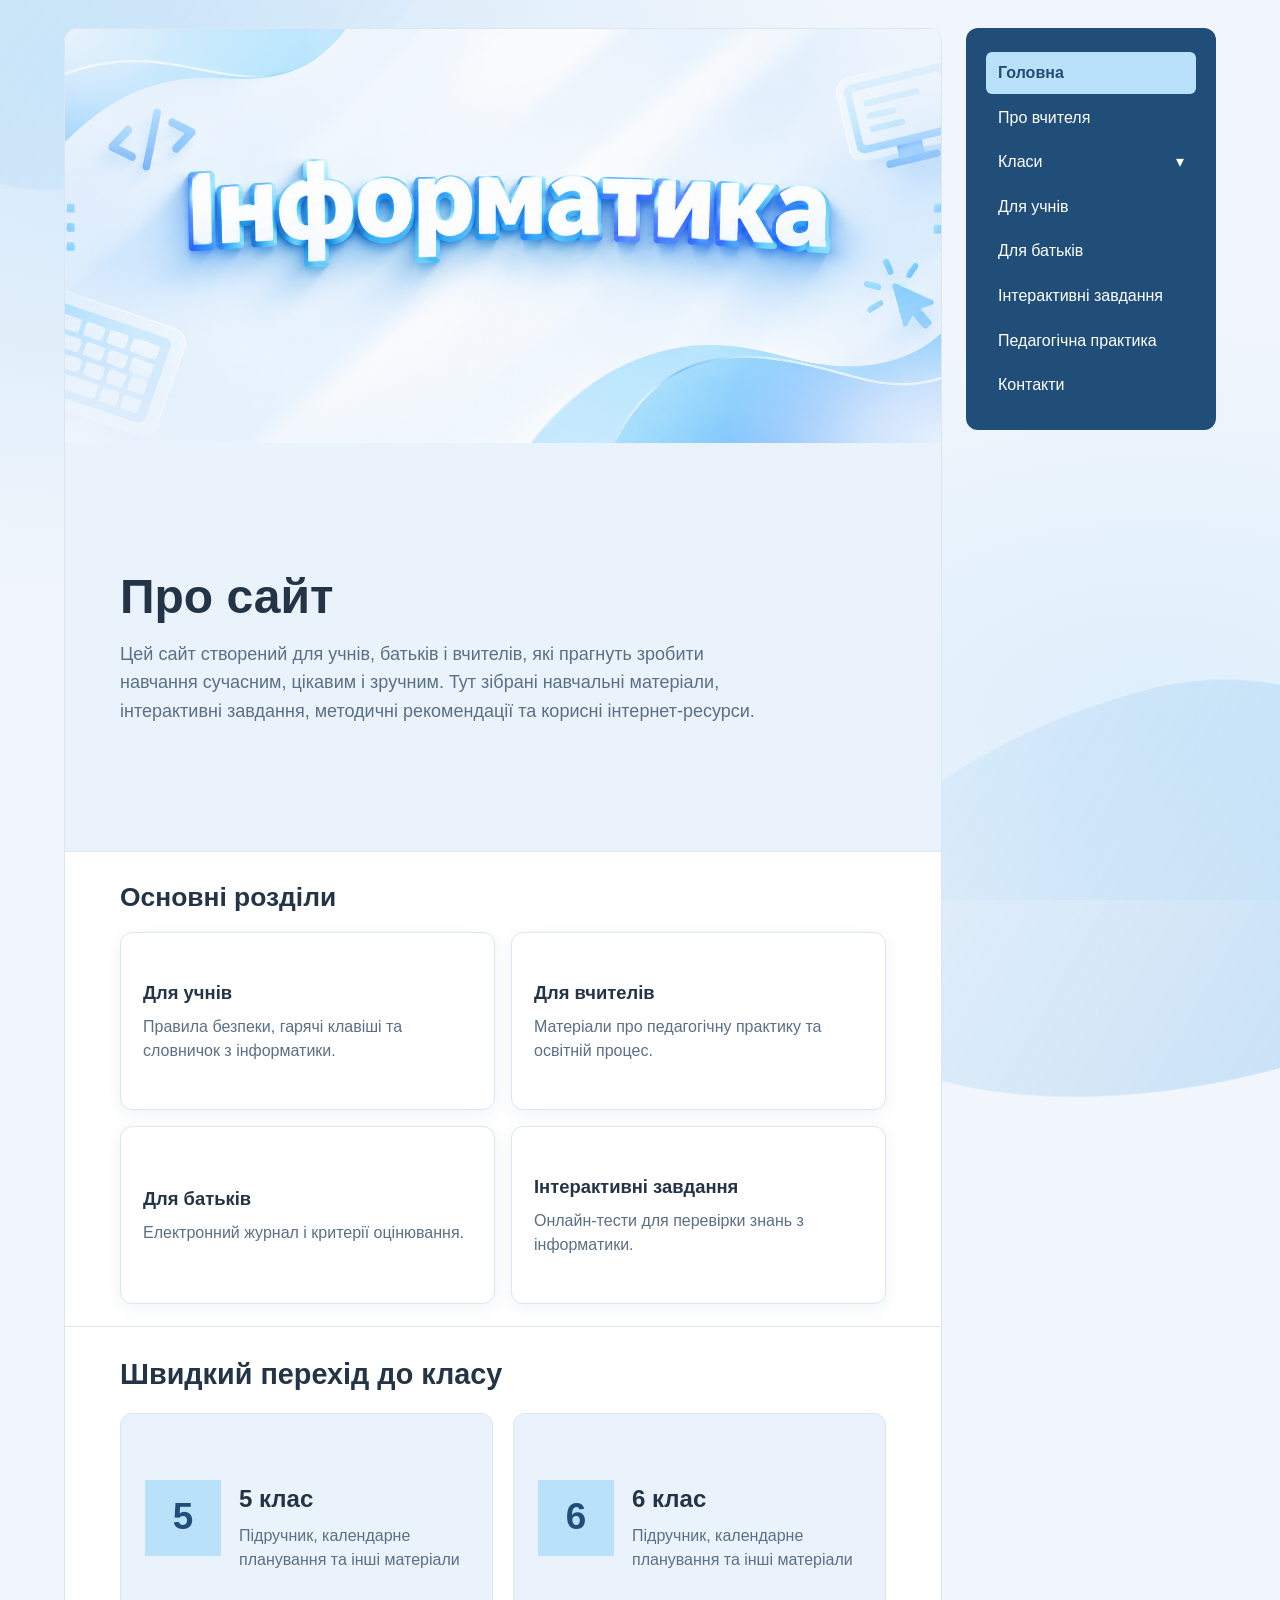
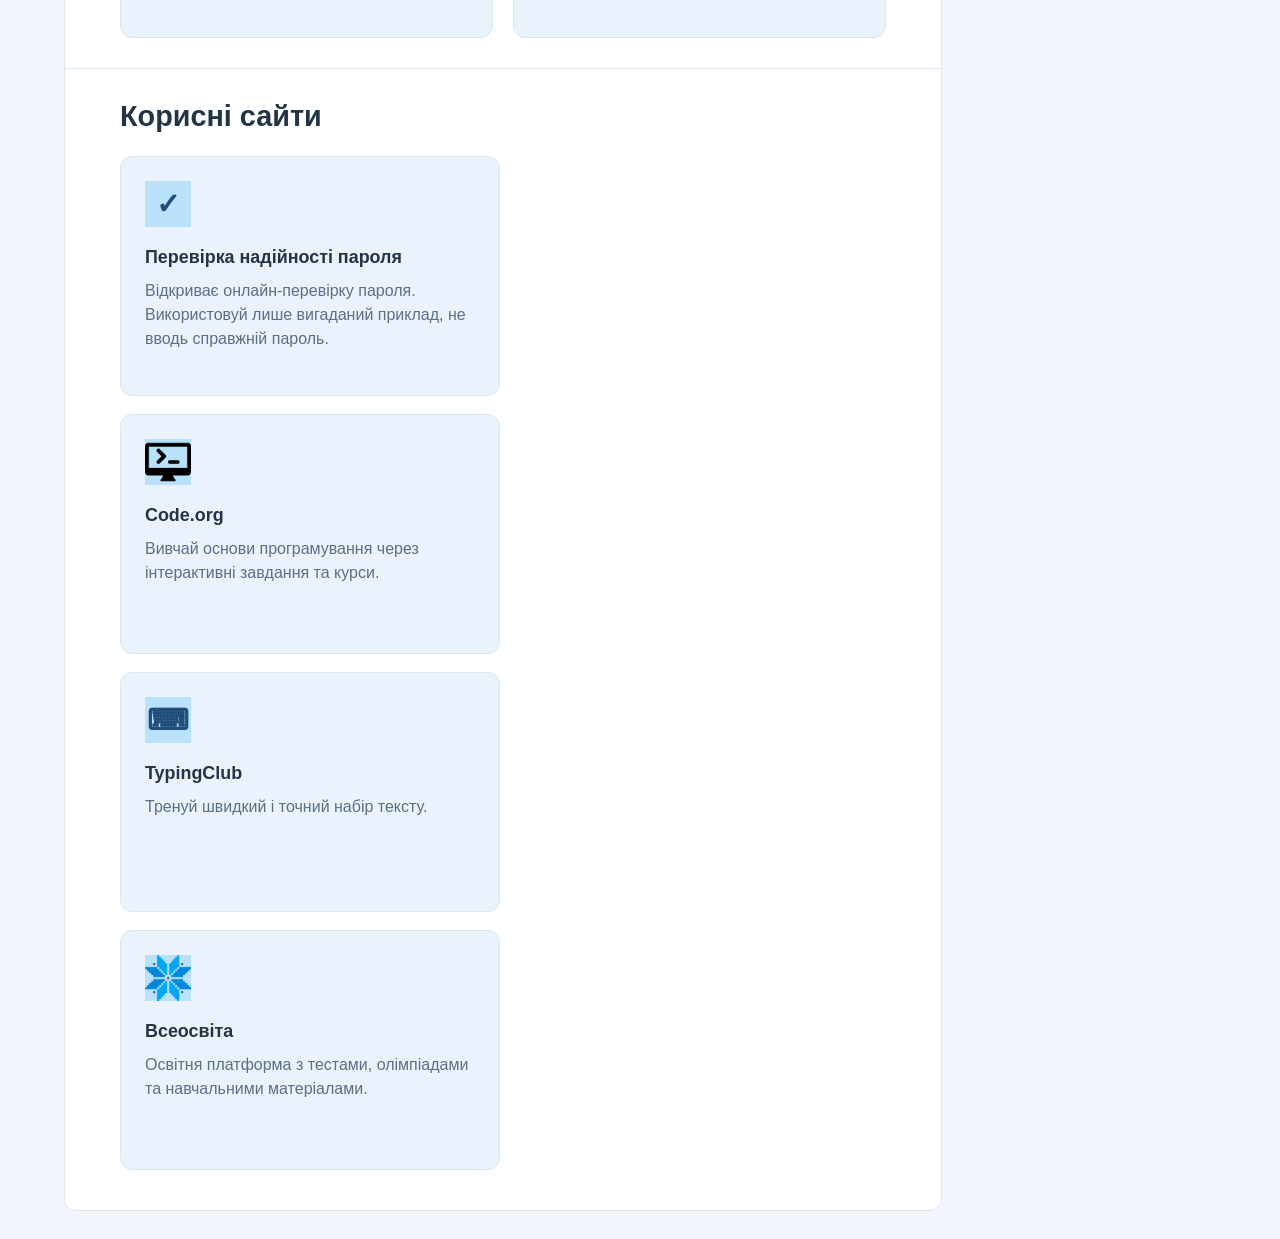
==== index.html @ cdde7d41 "сайт інформатики Цимбал" ====
<!doctype html>
<html lang="uk">
<head>
  <meta charset="utf-8">
  <meta name="viewport" content="width=device-width, initial-scale=1">
  <meta name="description" content="Про навчальний сайт з інформатики для учнів, батьків і вчителів.">
  <title>Про сайт — інформатика</title>
  <link rel="stylesheet" href="style.css">
  <script src="script.js" defer></script>
</head>
<body class="home-page">
  <a class="skip-link" href="#main">Перейти до вмісту</a>
  <div class="site-shell">
    <main class="main-content" id="main">
      <header class="home-banner">
      </header>
      <header class="intro" id="home">
        <h1>Про сайт</h1>
        <p class="lead">Цей сайт створений для учнів, батьків і вчителів, які прагнуть зробити навчання сучасним, цікавим і зручним. Тут зібрані навчальні матеріали, інтерактивні завдання, методичні рекомендації та корисні інтернет-ресурси.</p>
      </header>
      <section class="home-section-links" aria-labelledby="home-section-links-heading">
        <h2 id="home-section-links-heading">Основні розділи</h2>
        <div class="home-section-grid">
          <a class="home-section-card" href="students.html">
            <span class="home-section-title">Для учнів</span>
            <span class="home-section-description">Правила безпеки, гарячі клавіші та словничок з інформатики.</span>
          </a>
          <a class="home-section-card" href="practice.html">
            <span class="home-section-title">Для вчителів</span>
            <span class="home-section-description">Матеріали про педагогічну практику та освітній процес.</span>
          </a>
          <a class="home-section-card" href="parents.html">
            <span class="home-section-title">Для батьків</span>
            <span class="home-section-description">Електронний журнал і критерії оцінювання.</span>
          </a>
          <a class="home-section-card" href="materials.html">
            <span class="home-section-title">Інтерактивні завдання</span>
            <span class="home-section-description">Онлайн-тести для перевірки знань з інформатики.</span>
          </a>
        </div>
      </section>
      <section class="quick-classes" aria-labelledby="quick-classes-heading">
        <h2 id="quick-classes-heading">Швидкий перехід до класу</h2>
        <div class="quick-class-tiles">
          <a class="quick-class-tile" href="5clas.html">
            <span class="quick-class-number" aria-hidden="true">5</span>
            <span class="quick-class-title">5 клас</span>
            <span class="quick-class-description">Підручник, календарне планування та інші матеріали</span>
          </a>
          <a class="quick-class-tile" href="6clas.html">
            <span class="quick-class-number" aria-hidden="true">6</span>
            <span class="quick-class-title">6 клас</span>
            <span class="quick-class-description">Підручник, календарне планування та інші матеріали</span>
          </a>
        </div>
      </section>
      <section class="useful-sites" aria-labelledby="useful-sites-heading">
        <h2 id="useful-sites-heading">Корисні сайти</h2>
        <div class="useful-site-list">
          <a class="useful-site-tile" href="https://2ip.io/ua/passcheck/" target="_blank" rel="noopener">
            <span class="useful-site-icon" aria-hidden="true">✓</span>
            <span class="useful-site-title">Перевірка надійності пароля</span>
            <span class="useful-site-description">Відкриває онлайн-перевірку пароля. Використовуй лише вигаданий приклад, не вводь справжній пароль.</span>
          </a>
          <a class="useful-site-tile" href="https://code.org/" target="_blank" rel="noopener">
            <span class="useful-site-icon" aria-hidden="true"><img src="images/codeorg-icon.png" alt=""></span>
            <span class="useful-site-title">Code.org</span>
            <span class="useful-site-description">Вивчай основи програмування через інтерактивні завдання та курси.</span>
          </a>
          <a class="useful-site-tile" href="https://www.typingclub.com/" target="_blank" rel="noopener">
            <span class="useful-site-icon" aria-hidden="true">⌨</span>
            <span class="useful-site-title">TypingClub</span>
            <span class="useful-site-description">Тренуй швидкий і точний набір тексту.</span>
          </a>
          <a class="useful-site-tile" href="https://vseosvita.ua/" target="_blank" rel="noopener">
            <span class="useful-site-icon" aria-hidden="true"><img src="images/vseosvita-icon.png" alt=""></span>
            <span class="useful-site-title">Всеосвіта</span>
            <span class="useful-site-description">Освітня платформа з тестами, олімпіадами та навчальними матеріалами.</span>
          </a>
        </div>
      </section>    </main>

    <aside class="sidebar">
      <button class="menu-toggle" type="button" aria-expanded="false" aria-controls="site-navigation">Меню</button>
      <nav class="navigation" id="site-navigation" aria-label="Головна навігація">
        <a class="nav-link active" href="index.html" aria-current="page">Головна</a>
        <a class="nav-link" href="about.html">Про вчителя</a>
        <div class="nav-group">
          <button class="nav-link class-toggle" type="button" aria-expanded="false" aria-controls="class-submenu">
            <span>Класи</span><span class="arrow" aria-hidden="true">▾</span>
          </button>
          <div class="submenu" id="class-submenu" hidden>
            <a class="submenu-link" href="5clas.html">5 клас</a>
            <a class="submenu-link" href="6clas.html">6 клас</a>
          </div>
        </div>
        <a class="nav-link" href="students.html">Для учнів</a>
        <a class="nav-link" href="parents.html">Для батьків</a>
        <a class="nav-link" href="materials.html">Інтерактивні завдання</a>
        <a class="nav-link" href="practice.html">Педагогічна практика</a>
        <button class="nav-link contact-nav-button" type="button" data-contact-open>Контакти</button>
      </nav>
    </aside>
  </div>
      <dialog class="contact-dialog" aria-labelledby="contact-dialog-title">
        <div class="contact-dialog-content">
          <button class="contact-dialog-close" type="button" aria-label="Закрити" data-contact-close>×</button>
          <h2 id="contact-dialog-title">Контактна інформація</h2>
          <p class="contact-dialog-name">Цимбал Владислав</p>
          <p>Автор навчального сайту з інформатики.</p>
          <p>Телефон: 0936633279</p>
          <p>Електронна пошта: tsimbalvlad527@gmail.com</p>
        </div>
      </dialog>
</body>
</html>
---- style.css ----
{
  box-sizing: border-box;
}

body {
  margin: 0;
  font-family: Arial, sans-serif;
  font-size: 16px;
  line-height: 1.6;
  color: #202a35;
  background-color: #f3f5f7;
}

a {
  color: #245b91;
}

a:hover {
  color: #19466f;
}

a:focus-visible,
button:focus-visible {
  outline: 3px solid #85add1;
}

/* Основна сітка: сторінка та бокове меню */
.site-shell {
  width: 90%;
  max-width: 1180px;
  min-height: 100vh;
  margin: 28px auto;
  display: grid;
  grid-template-columns: 1fr 250px;
  gap: 24px;
}

.main-content {
  min-width: 0;
  overflow: hidden;
  background-color: #ffffff;
  border: 1px solid #e1e6eb;
  border-radius: 10px;
}

.sidebar {
  position: sticky;
  top: 28px;
  align-self: start;
  padding: 24px 20px;
  background-color: #1d4d78;
  border-radius: 10px;
}

.navigation {
  display: grid;
  gap: 6px;
}

.nav-link {
  display: block;
  padding: 10px 12px;
  color: #edf5fb;
  text-decoration: none;
  border-radius: 6px;
}

.nav-link:hover {
  color: #ffffff;
  background-color: #2b618f;
}

.nav-link.active {
  color: #173f63;
  font-weight: bold;
  background-color: #ffffff;
}

.menu-toggle {
  display: none;
}

/* Заголовок і текст на головній сторінці */
.intro,
.page-heading {
  padding: 55px;
  background-color: #eaf1f7;
}

.intro {
  min-height: 360px;
  display: flex;
  flex-direction: column;
  align-items: flex-start;
  justify-content: center;
}

.eyebrow {
  margin: 0 0 10px;
  color: #245b91;
  font-size: 14px;
  font-weight: bold;
}

h1,
h2,
h3 {
  line-height: 1.2;
}

h1 {
  margin: 0 0 14px;
  font-size: 48px;
}

h2 {
  font-size: 32px;
}

.lead {
  max-width: 650px;
  margin: 0;
  color: #52606d;
  font-size: 18px;
}

/* Сторінка «Про мене» */
.about-profile {
  padding: 40px 55px;
  display: grid;
  grid-template-columns: 1fr 1.2fr;
  gap: 35px;
  align-items: center;
}

.about-photo {
  display: block;
  width: 100%;
  max-height: 470px;
  object-fit: cover;
  object-position: center 35%;
  border-radius: 8px;
}

.about-copy p:not(.eyebrow) {
  color: #52606d;
}

.certificate-section {
  padding: 40px 55px;
  background-color: #fbfcfd;
  border-top: 1px solid #e1e6eb;
}

.certificate-image {
  display: block;
  width: 100%;
  height: auto;
  margin-top: 20px;
  border: 1px solid #e1e6eb;
  border-radius: 6px;
}

.footer {
  padding: 20px 55px;
  color: #66717d;
  border-top: 1px solid #e1e6eb;
}

.footer p {
  margin: 0;
}

.skip-link {
  position: absolute;
  left: -9999px;
}

.skip-link:focus {
  left: 10px;
  top: 10px;
  padding: 8px;
  color: #ffffff;
  background-color: #202a35;
}

/* Налаштування для телефонів */
@media (max-width: 760px) {
  .site-shell {
    width: 100%;
    margin: 0;
    padding: 12px;
    grid-template-columns: 1fr;
    gap: 12px;
  }

  .sidebar {
    position: static;
    grid-row: 1;
    padding: 15px;
  }

  .menu-toggle {
    display: block;
    margin-bottom: 10px;
    padding: 8px 12px;
    color: #173f63;
    font-size: 16px;
    font-weight: bold;
    background-color: #ffffff;
    border: 1px solid #ffffff;
    border-radius: 5px;
  }

  .navigation {
    display: none;
  }

  .navigation.is-open {
    display: grid;
  }

  .intro,
  .page-heading {
    padding: 35px 25px;
  }

  .intro {
    min-height: 300px;
  }

  h1 {
    font-size: 38px;
  }

  h2 {
    font-size: 27px;
  }

  .about-profile {
    padding: 30px 25px;
    grid-template-columns: 1fr;
  }

  .about-photo {
    max-height: 480px;
  }

  .certificate-section,
  .footer {
    padding: 30px 25px;
  }
}

/* Розділи для окремих класів */
.class-section {
  padding: 30px 55px;
  border-top: 1px solid #e1e6eb;
  scroll-margin-top: 20px;
}

.class-section h2 {
  margin-top: 0;
}

/* Підменю з 5 та 6 класом */
.class-toggle {
  display: flex;
  width: 100%;
  align-items: center;
  justify-content: space-between;
  border: 0;
  background: none;
  font: inherit;
  text-align: left;
  cursor: pointer;
}

.arrow {
  transition: transform 0.2s;
}

.class-toggle[aria-expanded="true"] .arrow {
  transform: rotate(180deg);
}

.nav-group {
  position: relative;
}

.submenu {
  position: absolute;
  top: 0;
  right: calc(100% + 10px);
  z-index: 5;
  display: grid;
  min-width: 145px;
  gap: 4px;
  padding: 8px;
  background-color: #1d4d78;
  border: 1px solid #2b618f;
  border-radius: 6px;
  box-shadow: 0 4px 12px rgba(0, 0, 0, 0.2);
}

.submenu[hidden] {
  display: none;
}

.submenu-link {
  display: block;
  padding: 7px 12px;
  color: #edf5fb;
  text-decoration: none;
  border-radius: 5px;
}

.submenu-link:hover {
  color: #ffffff;
  background-color: #2b618f;
}

@media (max-width: 760px) {
  .class-section {
    padding: 25px;
  }

  .submenu {
    top: 100%;
    right: auto;
    left: 0;
    margin-top: 4px;
  }
}

.submenu-link.active {
  color: #173f63;
  font-weight: bold;
  background-color: #ffffff;
}


.book-section {
  padding: 30px 55px;
  border-top: 1px solid #e1e6eb;
}

.book-download {
  font-weight: bold;
}

.book-viewer {
  display: block;
  width: 100%;
  height: 75vh;
  min-height: 600px;
  border: 1px solid #e1e6eb;
  border-radius: 6px;
}

@media (max-width: 760px) {
  .book-section {
    padding: 25px;
  }

  .book-viewer {
    height: 65vh;
    min-height: 450px;
  }
}

.resource-buttons {
  display: flex;
  flex-wrap: wrap;
  gap: 14px;
  margin-top: 22px;
}

.resource-button {
  display: inline-block;
  padding: 13px 20px;
  color: #ffffff;
  background-color: #245d8f;
  border-radius: 6px;
  font-weight: bold;
  text-decoration: none;
}

.resource-button:hover {
  background-color: #17466f;
}

@media (max-width: 760px) {
  .resource-buttons {
    flex-direction: column;
    align-items: flex-start;
  }
}

.safety-frame {
  display: block;
  width: 100%;
  min-height: 75vh;
  border: 1px solid #d7e0e8;
  border-radius: 6px;
  background: #ffffff;
}

.safety-list {
  max-width: 850px;
  padding-left: 28px;
  color: #35485a;
  line-height: 1.8;
}

.safety-list li {
  margin-bottom: 10px;
}

.safety-section h2:not(:first-child) {
  margin-top: 32px;
}



.resource-tiles {
  display: grid;
  grid-template-columns: repeat(auto-fit, minmax(220px, 1fr));
  gap: 18px;
  margin-top: 22px;
}

.resource-tile {
  display: flex;
  min-height: 205px;
  flex-direction: column;
  align-items: flex-start;
  padding: 22px;
  color: #ffffff;
  background-color: #1d4d78;
  border: 1px solid #1d4d78;
  border-radius: 0;
  transition: none;
  text-decoration: none;
}

.resource-tile:focus-visible {
  outline: 3px solid #245d8f;
  outline-offset: 3px;
}

.tile-icon {
  display: grid;
  width: 50px;
  height: 50px;
  place-items: center;
  margin-bottom: 16px;
  color: #245d8f;
  background-color: #ffffff;
  border-radius: 12px;
}

.tile-icon svg {
  width: 32px;
  height: 32px;
  fill: none;
  stroke: currentColor;
  stroke-width: 2;
  stroke-linecap: round;
  stroke-linejoin: round;
}

.tile-title {
  margin-bottom: 7px;
  font-size: 1.08rem;
  font-weight: bold;
}

.tile-description {
  color: #e3edf5;
  line-height: 1.5;
}

.tile-icon img {
  width: 40px;
  height: 40px;
  object-fit: contain;
}

.resource-tile:hover .tile-title,
.resource-tile:hover .tile-description,
.resource-tile:focus-visible .tile-title,
.resource-tile:focus-visible .tile-description {
  color: #ffffff;
}

.quick-classes {
  padding: 30px 55px;
  border-top: 1px solid #e1e6eb;
}

.quick-classes h2 {
  margin: 0 0 22px;
  color: #1f2933;
  font-size: 1.8rem;
}

.quick-class-tiles {
  display: grid;
  grid-template-columns: repeat(2, minmax(0, 1fr));
  gap: 20px;
}

.quick-class-tile {
  display: grid;
  min-height: 175px;
  grid-template-columns: 76px 1fr;
  grid-template-rows: auto auto;
  align-content: center;
  column-gap: 18px;
  padding: 24px;
  color: #ffffff;
  background-color: #1d4d78;
  text-decoration: none;
  border-radius: 0;
}

.quick-class-tile:hover,
.quick-class-tile:focus-visible {
  color: #ffffff;
  background-color: #1d4d78;
}

.quick-class-tile:focus-visible {
  outline: 3px solid #245d8f;
  outline-offset: 3px;
}

.quick-class-number {
  display: grid;
  width: 76px;
  height: 76px;
  grid-row: 1 / 3;
  place-items: center;
  color: #1d4d78;
  background-color: #ffffff;
  font-size: 2.3rem;
  font-weight: bold;
}

.quick-class-title {
  align-self: end;
  margin-bottom: 6px;
  font-size: 1.5rem;
  font-weight: bold;
}

.quick-class-description {
  color: #e3edf5;
  line-height: 1.5;
}

@media (max-width: 760px) {
  .quick-classes {
    padding: 25px;
  }

  .quick-class-tiles {
    grid-template-columns: 1fr;
  }
}

.password-check {
  display: flex;
  align-items: center;
  justify-content: space-between;
  gap: 24px;
  margin: 0 55px 36px;
  padding: 24px;
  background-color: #eef4f8;
  border-left: 5px solid #1d4d78;
}

.password-check h2 {
  margin: 0 0 8px;
  color: #1f2933;
}

.password-check p {
  margin: 0;
  color: #536a7e;
  line-height: 1.5;
}

@media (max-width: 760px) {
  .password-check {
    align-items: flex-start;
    flex-direction: column;
    margin: 0 25px 25px;
  }
}

.useful-sites {
  padding: 30px 55px 40px;
  border-top: 1px solid #e1e6eb;
}

.useful-sites h2 {
  margin: 0 0 22px;
  color: #1f2933;
  font-size: 1.8rem;
}

.useful-site-list {
  display: grid;
  grid-template-columns: repeat(auto-fit, minmax(250px, 380px));
  gap: 18px;
}

.useful-site-tile {
  display: flex;
  min-height: 190px;
  flex-direction: column;
  align-items: flex-start;
  padding: 24px;
  color: #ffffff;
  background-color: #1d4d78;
  text-decoration: none;
  border-radius: 0;
}

.useful-site-tile:hover,
.useful-site-tile:focus-visible {
  color: #ffffff;
  background-color: #1d4d78;
}

.useful-site-tile:focus-visible {
  outline: 3px solid #245d8f;
  outline-offset: 3px;
}

.useful-site-icon {
  display: grid;
  width: 46px;
  height: 46px;
  place-items: center;
  margin-bottom: 16px;
  color: #1d4d78;
  background-color: #ffffff;
  font-size: 1.8rem;
  font-weight: bold;
}

.useful-site-title {
  margin-bottom: 8px;
  font-size: 1.12rem;
  font-weight: bold;
}

.useful-site-description {
  color: #e3edf5;
  line-height: 1.5;
}

@media (max-width: 760px) {
  .useful-sites {
    padding: 25px;
  }

  .useful-site-list {
    grid-template-columns: 1fr;
  }
}

.useful-site-icon img {
  width: 46px;
  height: 46px;
  object-fit: contain;
}

.home-banner {
  display: grid;
  min-height: 380px;
  place-items: center;
  padding: 32px;
  background-image: url("images/home-banner.png");
  background-position: center;
  background-size: cover;
}

.home-banner-title {
  margin: 0;
  color: #ffffff;
  font-family: Arial, sans-serif;
  font-size: clamp(38px, 5vw, 62px);
  font-weight: bold;
  letter-spacing: 0.03em;
  text-align: center;
  text-shadow: 0 2px 8px rgba(0, 0, 0, 0.65);
}

@media (max-width: 760px) {
  .home-banner {
    min-height: 250px;
  }

  .home-banner-title {
    font-size: 40px;
  }
}

/* Плитка правил безпеки у стилі плиток навчальних матеріалів */
.student-safety-link {
  display: grid;
  grid-template-columns: repeat(auto-fill, minmax(280px, 316px));
  gap: 22px;
  padding: 24px 55px;
}

.safety-shortcut {
  box-sizing: border-box;
  display: flex;
  flex-direction: column;
  align-items: flex-start;
  justify-content: flex-start;
  gap: 20px;
  width: 100%;
  max-width: 316px;
  min-height: 277px;
  padding: 28px;
  color: #ffffff;
  background-color: #1d4d78;
  border-radius: 0;
  font-size: 20px;
  font-weight: bold;
  line-height: 1.4;
  text-decoration: none;
}

.safety-shortcut:hover,
.safety-shortcut:focus-visible {
  color: #ffffff;
  background-color: #1d4d78;
}

.safety-shortcut-icon {
  display: grid;
  flex: 0 0 64px;
  width: 64px;
  height: 64px;
  place-items: center;
  background-color: #ffffff;
  border-radius: 16px;
}

.safety-shortcut-icon svg {
  width: 38px;
  height: 38px;
  fill: none;
  stroke: #111111;
  stroke-width: 3;
  stroke-linecap: round;
  stroke-linejoin: round;
}

@media (max-width: 760px) {
  .student-safety-link {
    grid-template-columns: minmax(0, 1fr);
    padding: 22px 25px;
  }
}

/* Невелике вікно контактної інформації */
.footer-contact-button {
  padding: 0;
  color: #245b91;
  font: inherit;
  background: none;
  border: 0;
  text-decoration: underline;
  cursor: pointer;
}

.contact-dialog {
  width: min(420px, calc(100% - 32px));
  padding: 0;
  color: #202a35;
  background: #ffffff;
  border: 1px solid #d5dee7;
  box-shadow: 0 18px 55px rgb(20 43 65 / 28%);
}

.contact-dialog::backdrop {
  background: rgb(20 35 50 / 48%);
}

.contact-dialog-content {
  position: relative;
  padding: 30px;
}

.contact-dialog-content h2 {
  margin: 0 35px 18px 0;
  color: #173f63;
  font-size: 25px;
}

.contact-dialog-name {
  margin-bottom: 4px;
  font-weight: bold;
}

.contact-dialog-close {
  position: absolute;
  top: 12px;
  right: 14px;
  width: 34px;
  height: 34px;
  color: #173f63;
  font-size: 26px;
  line-height: 1;
  background: #eaf1f7;
  border: 0;
  cursor: pointer;
}

.contact-nav-button {
  width: 100%;
  padding: 10px 12px;
  color: #edf5fb;
  font: inherit;
  text-align: left;
  background: transparent;
  border: 0;
  border-radius: 6px;
  cursor: pointer;
}

.contact-nav-button:hover {
  color: #ffffff;
  background-color: #2b618f;
}



.practice-description {
  padding: 40px 55px;
}

.practice-description p {
  max-width: 850px;
  margin: 0;
  color: #52606d;
  font-size: 18px;
  line-height: 1.8;
}

@media (max-width: 760px) {
  .practice-description {
    padding: 25px;
  }
}

.practice-building {
  display: block;
  width: min(100%, 640px);
  height: auto;
  margin-top: 26px;
  border: 5px solid #1d4d78;
}

.glossary-section {
  padding: 30px 55px 45px;
  border-top: 1px solid #e1e6eb;
}

.glossary-section h2 {
  margin: 0 0 22px;
  color: #1f2933;
  font-size: 1.8rem;
}

.glossary-grid {
  display: grid;
  grid-template-columns: repeat(auto-fit, minmax(220px, 1fr));
  gap: 18px;
  margin: 0;
}

.glossary-card {
  min-height: 150px;
  padding: 22px;
  color: #ffffff;
  background-color: #1d4d78;
}

.glossary-card dt {
  margin-bottom: 8px;
  font-size: 1.12rem;
  font-weight: bold;
}

.glossary-card dd {
  margin: 0;
  color: #e3edf5;
  line-height: 1.5;
}

@media (max-width: 760px) {
  .glossary-section {
    padding: 25px;
  }
}

.hotkeys-section {
  padding: 30px 55px 45px;
}

.hotkeys-section h2 {
  margin: 0 0 22px;
  color: #1f2933;
  font-size: 1.8rem;
}

.hotkey-grid {
  display: grid;
  grid-template-columns: repeat(auto-fit, minmax(220px, 1fr));
  gap: 18px;
}

.hotkey-card {
  min-height: 140px;
  padding: 22px;
  color: #ffffff;
  background-color: #1d4d78;
  font-size: 18px;
}

.hotkey-card p {
  margin: 14px 0 0;
  color: #e3edf5;
  font-size: 16px;
  line-height: 1.5;
}

.hotkey-card kbd {
  display: inline-block;
  min-width: 38px;
  padding: 4px 8px;
  color: #173f63;
  text-align: center;
  background-color: #ffffff;
  border: 1px solid #d7e0e8;
  box-shadow: 0 2px 0 #bdcbd8;
}

@media (max-width: 760px) {
  .hotkeys-section {
    padding: 25px;
  }
}

:root {
  /* Палітра сайту */
  --color-background: #F1F6FC;
  --color-surface: #FFFFFF;
  --color-sidebar: #204E78;
  --color-text: #243447;
  --color-text-secondary: #5B6F85;
  --color-primary: #58A6E7;
  --color-primary-hover: #347FC4;
  --color-primary-light: #B9E1FA;
  --color-card: #EAF3FB;
  --color-border: #DCE6F0;
  --radius-card: 12px;
  --radius-button: 8px;
  --shadow-card: 0 4px 16px rgba(32, 78, 120, 0.07);
}

/* Єдиний стиль головної сторінки */
body.home-page {
  color: var(--color-text);
}

.home-page .main-content {
  background-color: var(--color-surface);
  border-color: var(--color-border);
  border-radius: var(--radius-card);
}

.home-page .sidebar {
  background-color: var(--color-sidebar);
  border-radius: var(--radius-card);
}

.home-page .navigation {
  gap: 3px;
}

.home-page .nav-link {
  padding: 8px 12px;
  color: var(--color-surface);
  transition: color 180ms ease, background-color 180ms ease;
}

.home-page .nav-link:hover,
.home-page .contact-nav-button:hover {
  color: var(--color-surface);
  background-color: var(--color-primary-hover);
}

.home-page .nav-link.active {
  color: var(--color-sidebar);
  background-color: var(--color-primary-light);
}

.home-page .home-banner {
  min-height: 350px;
  background-image:
    radial-gradient(ellipse 28% 42% at 0% 0%, rgba(241, 246, 252, 0.92) 0%, rgba(241, 246, 252, 0.72) 35%, rgba(241, 246, 252, 0) 100%),
    radial-gradient(ellipse 25% 40% at 100% 0%, rgba(241, 246, 252, 0.92) 0%, rgba(241, 246, 252, 0.72) 35%, rgba(241, 246, 252, 0) 100%),
    radial-gradient(ellipse 30% 45% at 0% 100%, rgba(241, 246, 252, 0.94) 0%, rgba(241, 246, 252, 0.76) 35%, rgba(241, 246, 252, 0) 100%),
    radial-gradient(ellipse 25% 38% at 100% 100%, rgba(241, 246, 252, 0.92) 0%, rgba(241, 246, 252, 0.72) 35%, rgba(241, 246, 252, 0) 100%),
    linear-gradient(rgba(241, 246, 252, 0.12), rgba(241, 246, 252, 0.12)),
    url("images/home-banner.png");
  background-position: center, center, center, center, center, center;
  background-size: 100% 100%, 100% 100%, 100% 100%, 100% 100%, 100% 100%, cover;
}

.home-page .intro {
  min-height: 280px;
  padding: 64px 55px;
  color: var(--color-text);
  background-color: var(--color-card);
}

.home-page .intro h1,
.home-page .home-section-links h2,
.home-page .quick-classes h2,
.home-page .useful-sites h2,
.home-page .password-check h2 {
  color: var(--color-text);
}

.home-page .lead,
.home-page .password-check p {
  color: var(--color-text-secondary);
}

.home-page .home-section-links {
  padding: 30px 55px 22px;
  border-top: 1px solid var(--color-border);
}

.home-page .home-section-links h2 {
  margin: 0 0 18px;
  font-size: 1.65rem;
}

.home-page .home-section-grid {
  display: grid;
  grid-template-columns: repeat(2, minmax(0, 1fr));
  gap: 16px;
}

.home-page .home-section-card {
  display: flex;
  min-height: 132px;
  flex-direction: column;
  justify-content: center;
  gap: 8px;
  padding: 22px;
  color: var(--color-text);
  text-decoration: none;
  background-color: var(--color-surface);
  border: 1px solid var(--color-border);
  border-radius: var(--radius-card);
  box-shadow: var(--shadow-card);
  transition: border-color 180ms ease, background-color 180ms ease;
}

.home-page .home-section-card:hover {
  color: var(--color-text);
  background-color: var(--color-card);
  border-color: var(--color-primary);
}

.home-page .home-section-card:focus-visible {
  outline: 3px solid var(--color-primary);
  outline-offset: 3px;
}

.home-page .home-section-title {
  font-size: 1.15rem;
  font-weight: bold;
}

.home-page .home-section-description {
  color: var(--color-text-secondary);
  line-height: 1.5;
}

.home-page .quick-classes,
.home-page .useful-sites {
  border-color: var(--color-border);
}

.home-page .quick-class-tile,
.home-page .useful-site-tile {
  color: var(--color-text);
  background-color: var(--color-card);
  border: 1px solid var(--color-border);
  border-radius: var(--radius-card);
  transition: color 180ms ease, background-color 180ms ease, border-color 180ms ease;
}

.home-page .quick-class-tile:hover,
.home-page .quick-class-tile:focus-visible,
.home-page .useful-site-tile:hover,
.home-page .useful-site-tile:focus-visible {
  color: var(--color-text);
  background-color: var(--color-primary-light);
  border-color: var(--color-primary);
}

.home-page .quick-class-number,
.home-page .useful-site-icon {
  color: var(--color-sidebar);
  background-color: var(--color-primary-light);
}

.home-page .quick-class-description,
.home-page .useful-site-description {
  color: var(--color-text-secondary);
}

.home-page .quick-class-tile:hover .quick-class-description,
.home-page .quick-class-tile:focus-visible .quick-class-description,
.home-page .useful-site-tile:hover .useful-site-description,
.home-page .useful-site-tile:focus-visible .useful-site-description {
  color: var(--color-text-secondary);
}

.home-page .password-check {
  background-color: var(--color-card);
  border-color: var(--color-primary);
}

.home-page a:focus-visible,
.home-page button:focus-visible,
.home-page .quick-class-tile:focus-visible,
.home-page .useful-site-tile:focus-visible {
  outline-color: var(--color-primary);
}

@media (max-width: 760px) {
  .home-page .home-banner {
    min-height: 240px;
  }

  .home-page .intro {
    min-height: 240px;
    padding: 35px 25px;
  }

  .home-page .home-section-links {
    padding: 25px;
  }

  .home-page .home-section-grid {
    grid-template-columns: 1fr;
  }
}

/* Ті самі кольори й відступи на решті сторінок */
body:not(.home-page) {
  color: var(--color-text);
}

body:not(.home-page) .main-content {
  background-color: var(--color-surface);
  border-color: var(--color-border);
  border-radius: var(--radius-card);
}

body:not(.home-page) .sidebar {
  background-color: var(--color-sidebar);
  border-radius: var(--radius-card);
}

body:not(.home-page) .navigation {
  gap: 3px;
}

body:not(.home-page) .nav-link {
  padding: 8px 12px;
  color: var(--color-surface);
  transition: color 180ms ease, background-color 180ms ease;
}

body:not(.home-page) .nav-link:hover,
body:not(.home-page) .contact-nav-button:hover {
  color: var(--color-surface);
  background-color: var(--color-primary-hover);
}

body:not(.home-page) .nav-link.active,
body:not(.home-page) .submenu-link.active {
  color: var(--color-sidebar);
  background-color: var(--color-primary-light);
}

body:not(.home-page) .page-heading {
  color: var(--color-text);
  background-color: var(--color-card);
  border-bottom: 1px solid var(--color-border);
}

body:not(.home-page) .page-heading h1,
body:not(.home-page) h2,
body:not(.home-page) h3 {
  color: var(--color-text);
}

.students-heading-title,
.parents-heading-title,
.about-heading-title,
.materials-heading-title,
.practice-heading-title {
  display: flex;
  align-items: center;
  gap: 14px;
}

.students-heading-icon,
.parents-heading-icon,
.about-heading-icon,
.materials-heading-icon,
.practice-heading-icon {
  display: block;
  width: 42px;
  height: 42px;
  flex: 0 0 42px;
  object-fit: contain;
}

body:not(.home-page) .page-heading .lead,
body:not(.home-page) .about-copy p:not(.eyebrow),
body:not(.home-page) .practice-description p,
body:not(.home-page) .safety-list {
  color: var(--color-text-secondary);
}

body:not(.home-page) .class-section,
body:not(.home-page) .book-section,
body:not(.home-page) .certificate-section,
body:not(.home-page) .glossary-section {
  border-color: var(--color-border);
}

body:not(.home-page) .certificate-section {
  background-color: var(--color-surface);
}

body:not(.home-page) .footer {
  color: var(--color-text-secondary);
  border-color: var(--color-border);
}

body:not(.home-page) .resource-button {
  color: var(--color-surface);
  background-color: var(--color-sidebar);
  border-radius: var(--radius-button);
}

body:not(.home-page) .resource-button:hover {
  background-color: var(--color-primary-hover);
}

body:not(.home-page) .resource-tile,
body:not(.home-page) .quick-class-tile,
body:not(.home-page) .useful-site-tile,
body:not(.home-page) .glossary-card,
body:not(.home-page) .hotkey-card {
  color: var(--color-text);
  background-color: var(--color-card);
  border: 1px solid var(--color-border);
  border-radius: var(--radius-card);
  box-shadow: var(--shadow-card);
}

body:not(.home-page) .resource-tile:hover,
body:not(.home-page) .quick-class-tile:hover,
body:not(.home-page) .useful-site-tile:hover {
  color: var(--color-text);
  background-color: var(--color-primary-light);
  border-color: var(--color-primary);
}

body:not(.home-page) .resource-tile:hover .tile-title,
body:not(.home-page) .resource-tile:focus-visible .tile-title,
body:not(.home-page) .resource-tile:hover .tile-description,
body:not(.home-page) .resource-tile:focus-visible .tile-description {
  color: var(--color-text);
}

body:not(.home-page) .tile-description,
body:not(.home-page) .quick-class-description,
body:not(.home-page) .useful-site-description,
body:not(.home-page) .glossary-card dd,
body:not(.home-page) .hotkey-card p {
  color: var(--color-text-secondary);
}

body:not(.home-page) .tile-icon,
body:not(.home-page) .quick-class-number,
body:not(.home-page) .useful-site-icon {
  color: var(--color-sidebar);
  background-color: var(--color-primary-light);
  border-radius: var(--radius-button);
}

body:not(.home-page) .safety-shortcut {
  color: var(--color-text);
  background-color: var(--color-card);
  border: 1px solid var(--color-border);
  border-radius: var(--radius-card);
  box-shadow: var(--shadow-card);
}

body:not(.home-page) .safety-shortcut:hover,
body:not(.home-page) .safety-shortcut:focus-visible {
  color: var(--color-text);
  background-color: var(--color-primary-light);
  border-color: var(--color-primary);
}

body:not(.home-page) .safety-shortcut-icon {
  background-color: var(--color-surface);
  border-radius: var(--radius-button);
}

body:not(.home-page) .practice-building {
  border-color: var(--color-primary);
}

body:not(.home-page) .book-viewer,
body:not(.home-page) .safety-frame,
body:not(.home-page) .certificate-image {
  border-color: var(--color-border);
}

body:not(.home-page) a:focus-visible,
body:not(.home-page) button:focus-visible {
  outline-color: var(--color-primary);
}

body:not(.home-page) .submenu {
  background-color: var(--color-sidebar);
  border-color: var(--color-primary-hover);
}

body:not(.home-page) .submenu-link:hover {
  background-color: var(--color-primary-hover);
}

@media (max-width: 760px) {
  body:not(.home-page) .menu-toggle {
    color: var(--color-sidebar);
    border-color: var(--color-primary-light);
  }
}

/* Короткі та різкі переходи під час наведення */
*,
*::before,
*::after {
  transition-duration: 70ms !important;
  transition-timing-function: linear !important;
}

body.home-page,
body:not(.home-page) {
  background-color: #F1F6FC;
  background-image:
    radial-gradient(
      ellipse at 10% 10%,
      rgba(185, 221, 248, 0.55),
      transparent 45%
    ),
    radial-gradient(
      ellipse at 90% 80%,
      rgba(217, 237, 252, 0.8),
      transparent 40%
    );
  background-attachment: fixed;
  background-repeat: no-repeat;
  position: relative;
  isolation: isolate;
}

/* Декоративні хвилі на тлі сторінок */
body::before {
  content: "";
  position: fixed;
  top: -180px;
  left: -150px;
  width: 600px;
  height: 350px;
  background: linear-gradient(
    135deg,
    rgba(113, 190, 245, 0.20),
    rgba(208, 235, 255, 0.05)
  );
  border-radius: 40% 60% 65% 35% / 45% 40% 60% 55%;
  transform: rotate(-12deg);
  pointer-events: none;
  z-index: -1;
}

body::after {
  content: "";
  position: fixed;
  right: -180px;
  bottom: -200px;
  width: 650px;
  height: 400px;
  background: linear-gradient(
    135deg,
    rgba(185, 225, 250, 0.12),
    rgba(88, 166, 231, 0.30)
  );
  border-radius: 60% 40% 35% 65% / 50% 55% 45% 50%;
  transform: rotate(-15deg);
  pointer-events: none;
  z-index: -1;
}
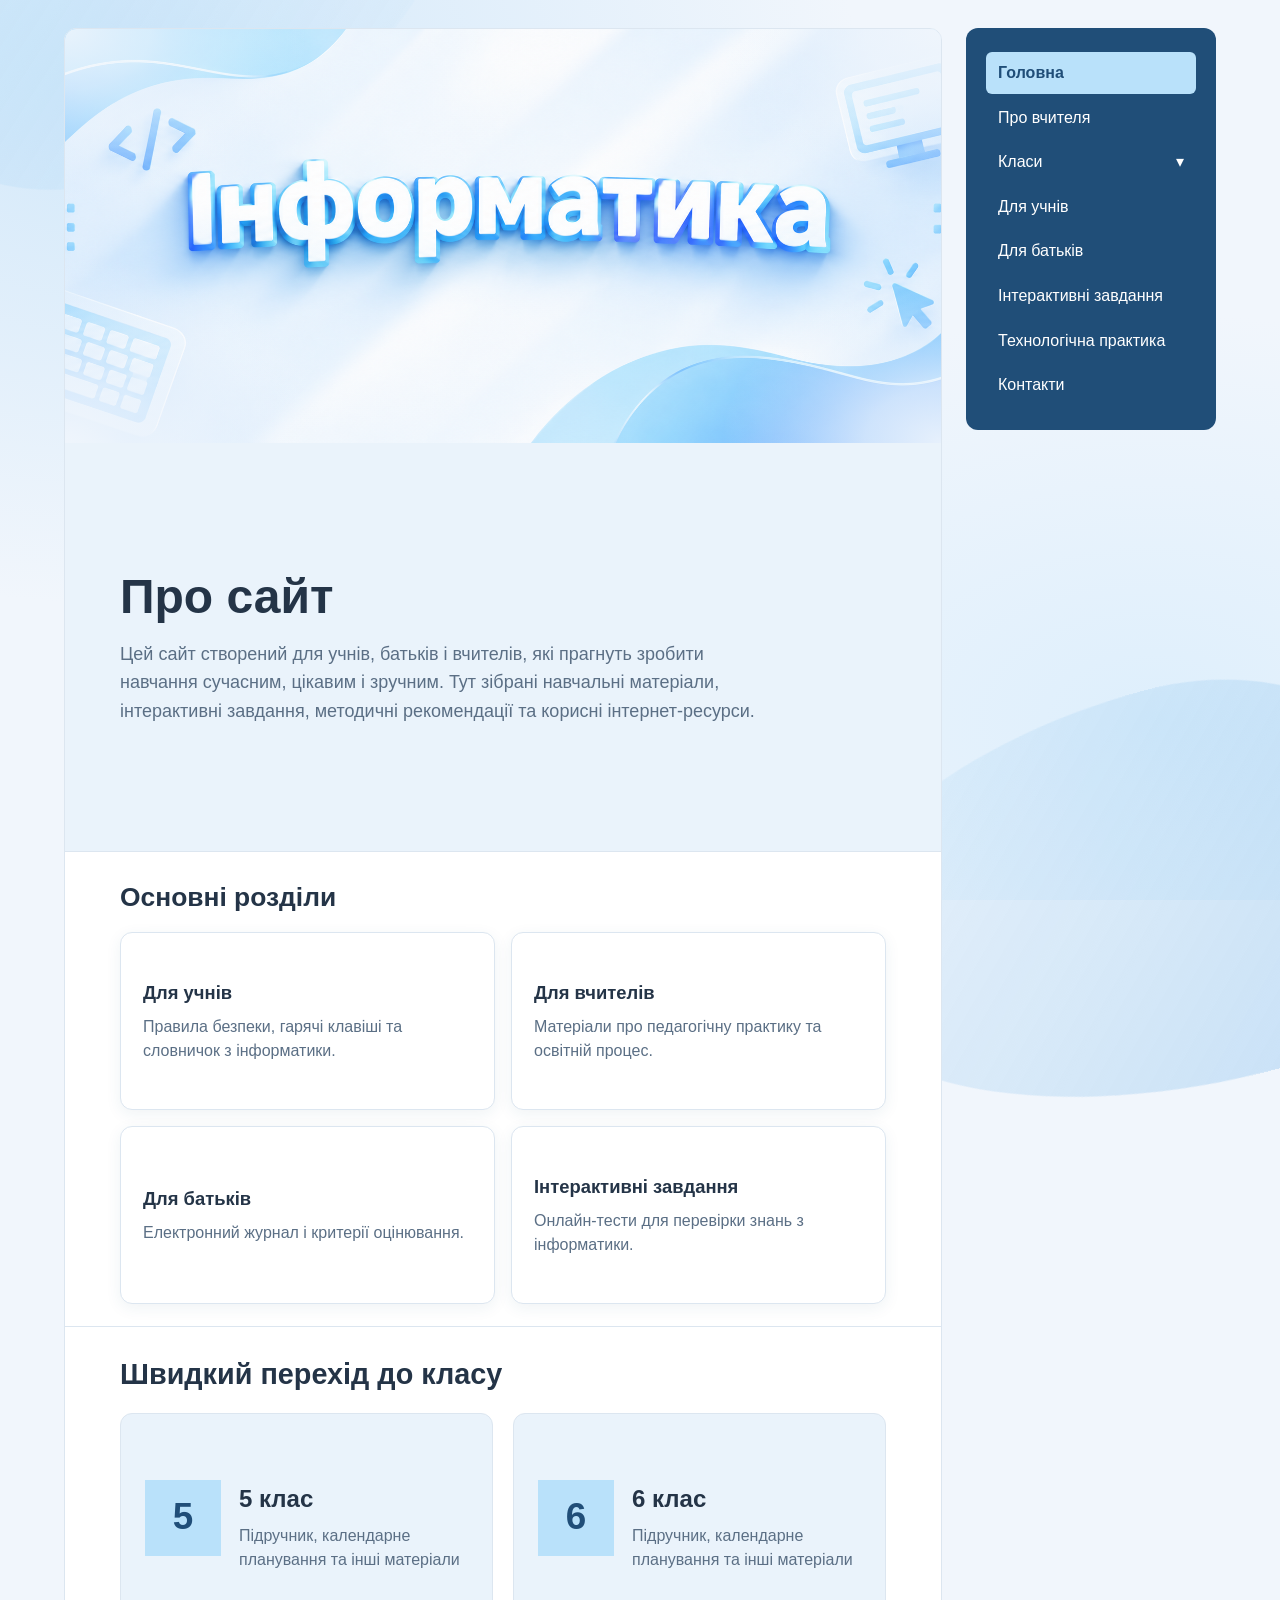
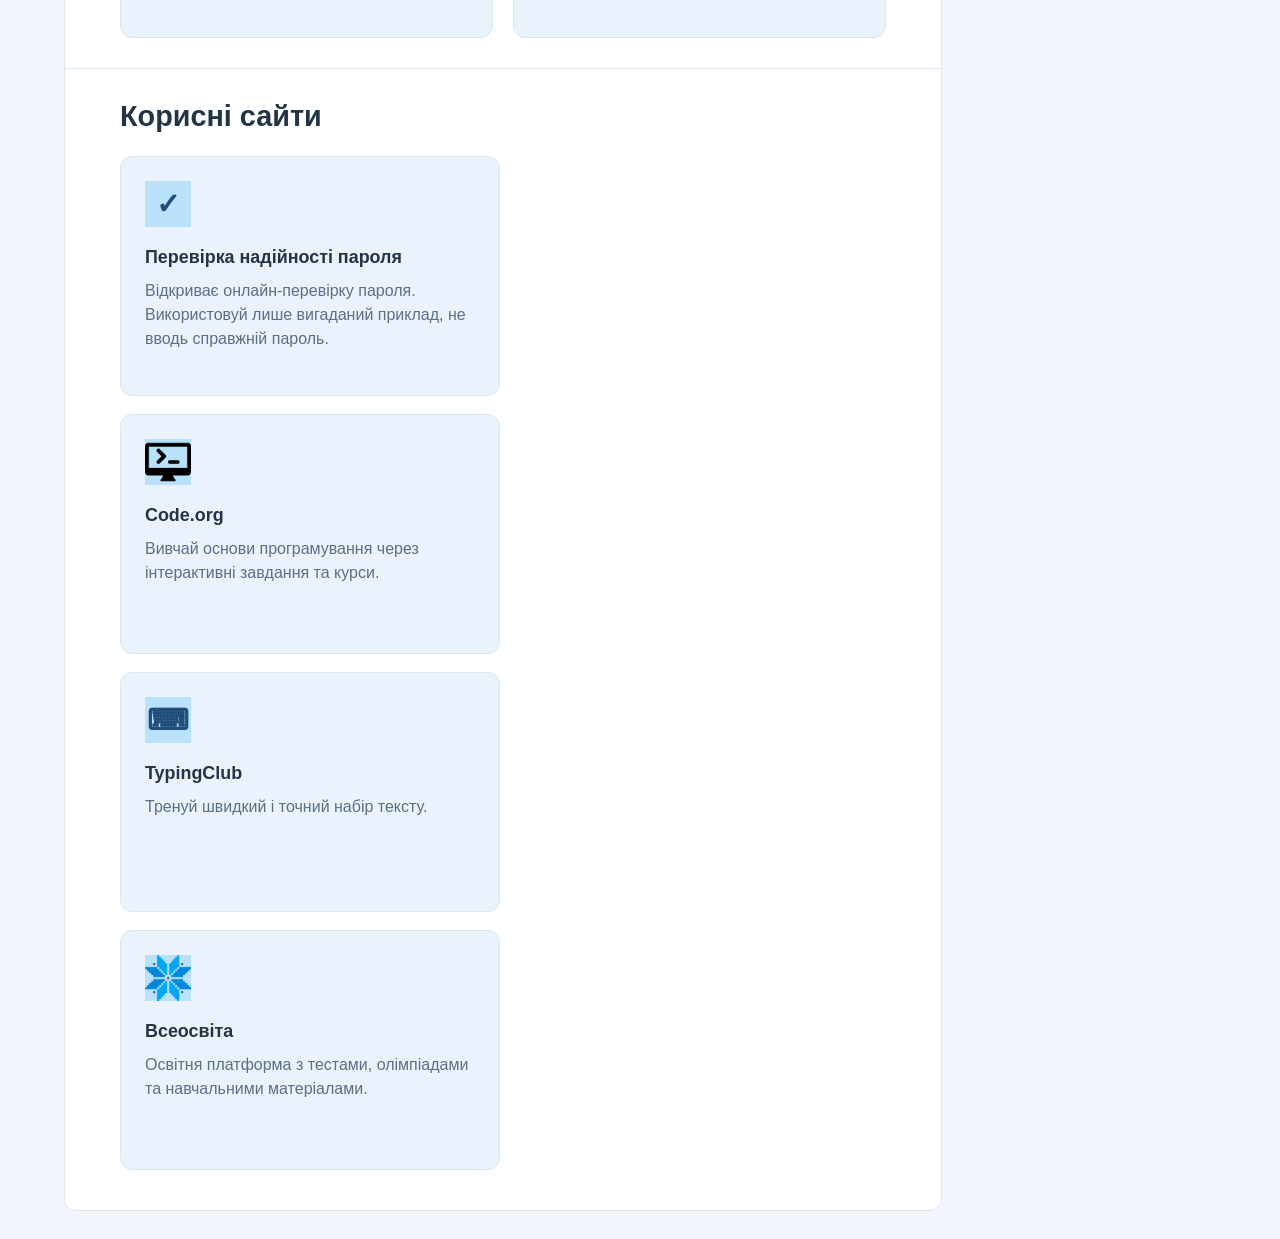
==== commit bdf6ddc8: "site" ====
--- a/index.html
+++ b/index.html
@@ -97,7 +97,7 @@
         <a class="nav-link" href="students.html">Для учнів</a>
         <a class="nav-link" href="parents.html">Для батьків</a>
         <a class="nav-link" href="materials.html">Інтерактивні завдання</a>
-        <a class="nav-link" href="practice.html">Педагогічна практика</a>
+        <a class="nav-link" href="practice.html">Технологічна практика</a>
         <button class="nav-link contact-nav-button" type="button" data-contact-open>Контакти</button>
       </nav>
     </aside>
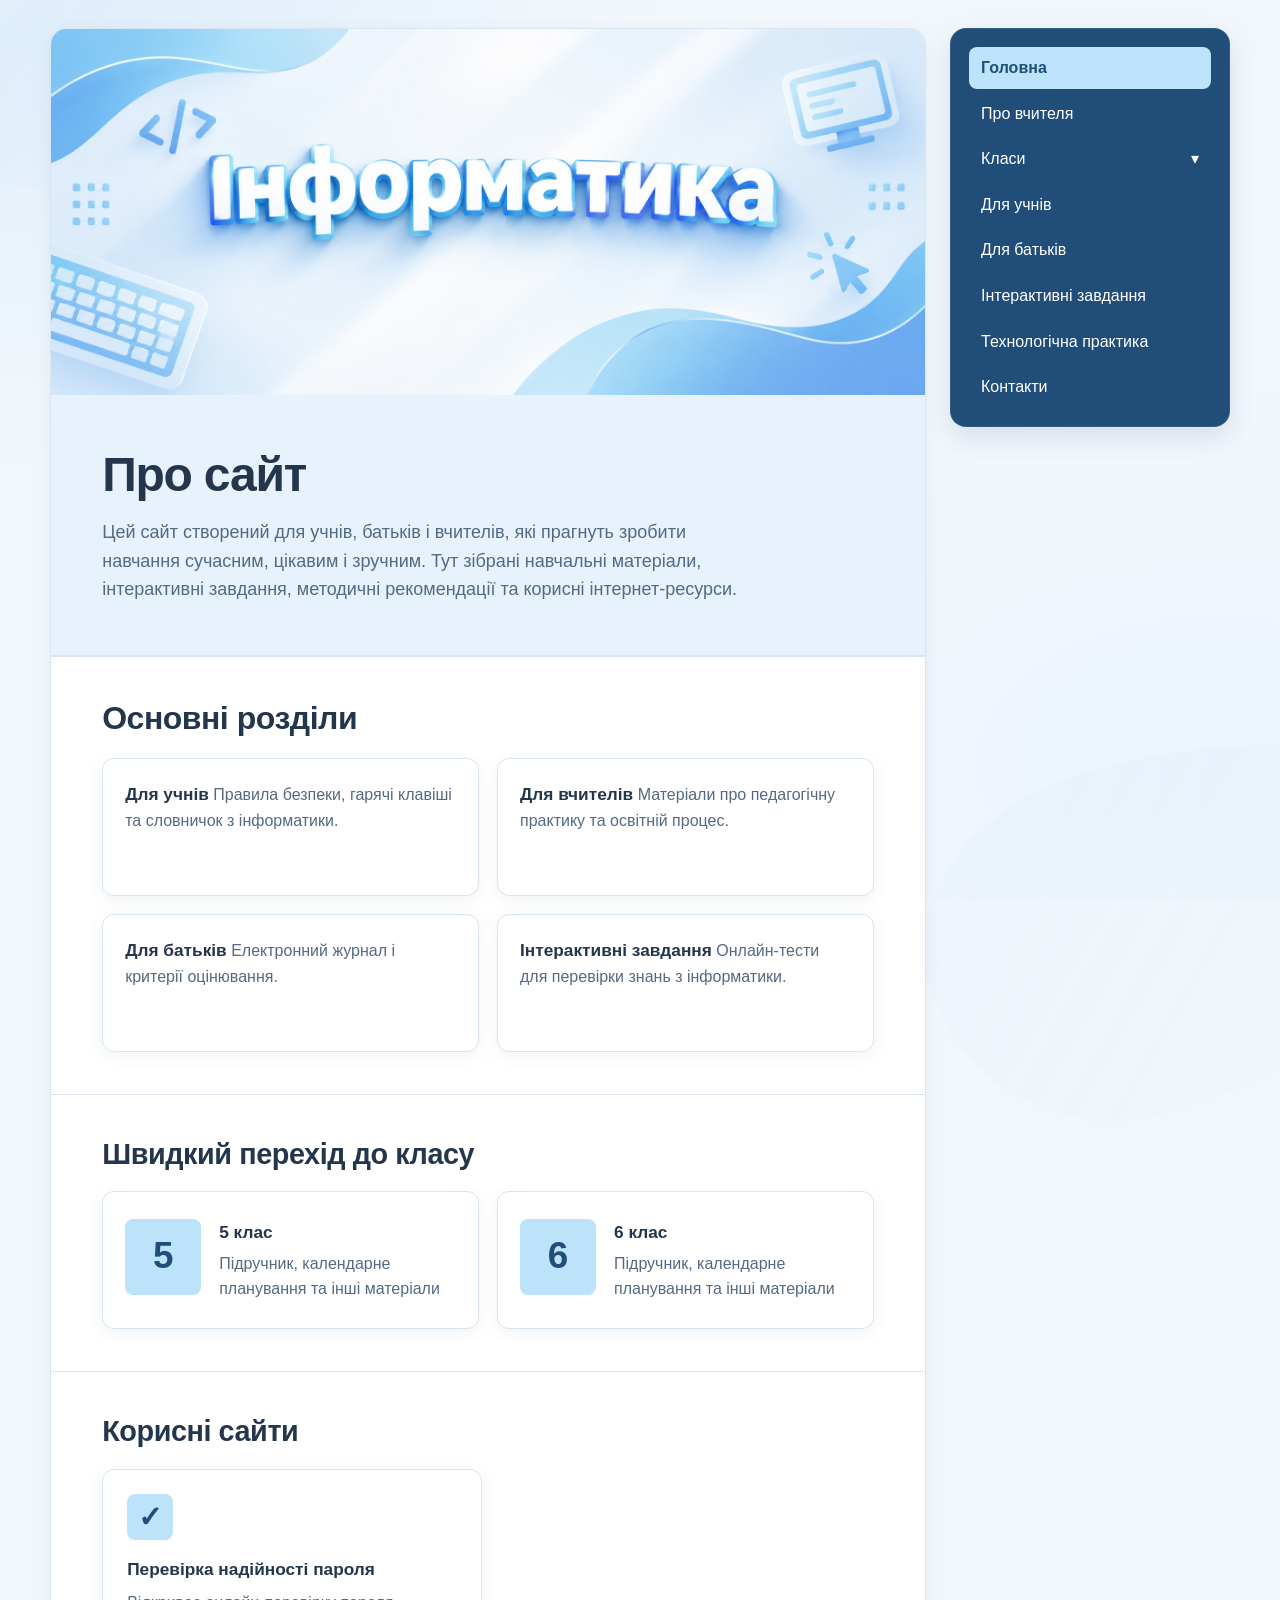
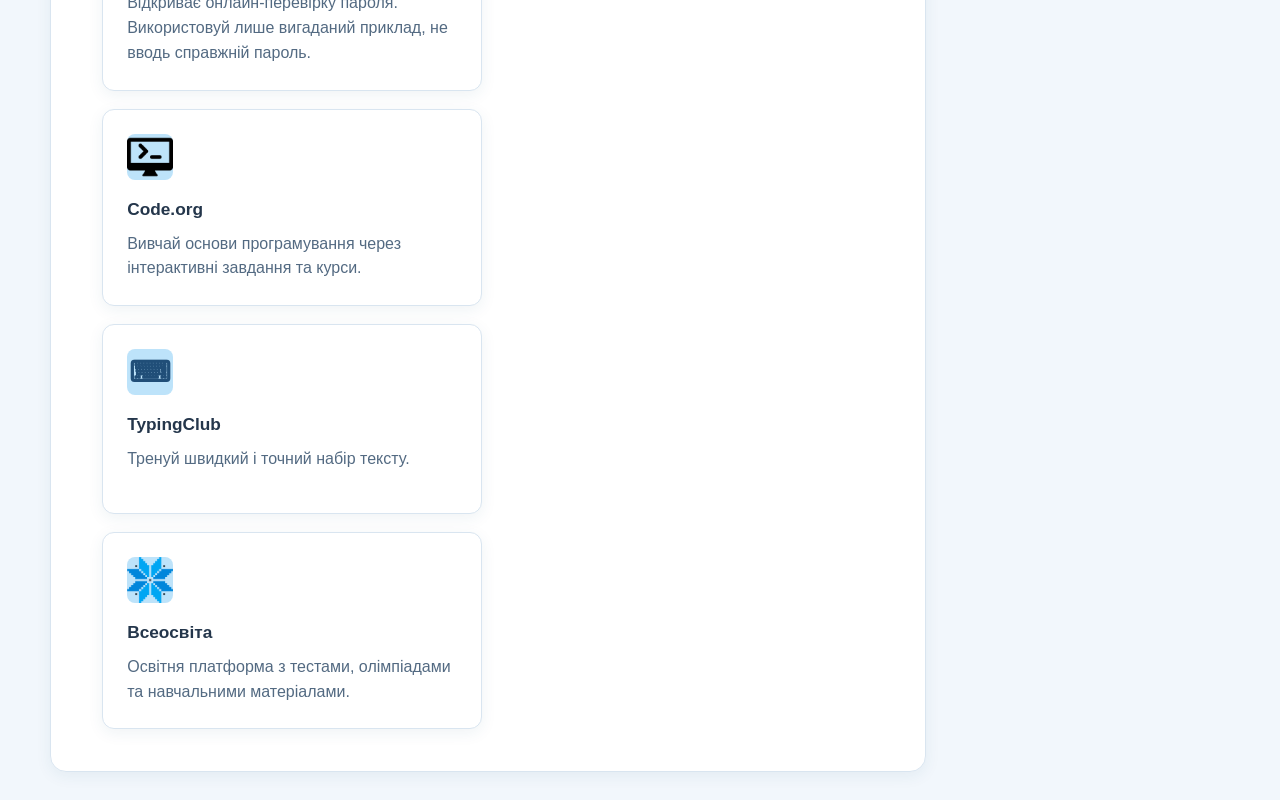
==== commit 4ce23fdd: "редизайн" ====
--- a/index.html
+++ b/index.html
@@ -21,7 +21,7 @@
       <section class="home-section-links" aria-labelledby="home-section-links-heading">
         <h2 id="home-section-links-heading">Основні розділи</h2>
         <div class="home-section-grid">
-          <a class="home-section-card" href="students.html">
+          <a class="home-section-card" href="ychni.html">
             <span class="home-section-title">Для учнів</span>
             <span class="home-section-description">Правила безпеки, гарячі клавіші та словничок з інформатики.</span>
           </a>
@@ -94,7 +94,7 @@
             <a class="submenu-link" href="6clas.html">6 клас</a>
           </div>
         </div>
-        <a class="nav-link" href="students.html">Для учнів</a>
+        <a class="nav-link" href="ychni.html">Для учнів</a>
         <a class="nav-link" href="parents.html">Для батьків</a>
         <a class="nav-link" href="materials.html">Інтерактивні завдання</a>
         <a class="nav-link" href="practice.html">Технологічна практика</a>
--- a/style.css
+++ b/style.css
@@ -1,28 +1,30 @@
 
- {
+* {
   box-sizing: border-box;
 }
 
 body {
+  position: relative;
+  isolation: isolate;
   margin: 0;
   font-family: Arial, sans-serif;
   font-size: 16px;
   line-height: 1.6;
-  color: #202a35;
-  background-color: #f3f5f7;
+  color: var(--color-text);
+  background-color: var(--color-background);
 }
 
 a {
-  color: #245b91;
+  color: var(--color-primary);
 }
 
 a:hover {
-  color: #19466f;
+  color: var(--color-primary-hover);
 }
 
 a:focus-visible,
 button:focus-visible {
-  outline: 3px solid #85add1;
+  outline: 3px solid var(--color-primary);
 }
 
 /* Основна сітка: сторінка та бокове меню */
@@ -39,8 +41,8 @@
 .main-content {
   min-width: 0;
   overflow: hidden;
-  background-color: #ffffff;
-  border: 1px solid #e1e6eb;
+  background-color: var(--color-surface);
+  border: 1px solid var(--color-border);
   border-radius: 10px;
 }
 
@@ -49,7 +51,7 @@
   top: 28px;
   align-self: start;
   padding: 24px 20px;
-  background-color: #1d4d78;
+  background-color: var(--color-sidebar);
   border-radius: 10px;
 }
 
@@ -61,20 +63,20 @@
 .nav-link {
   display: block;
   padding: 10px 12px;
-  color: #edf5fb;
+  color: var(--color-surface);
   text-decoration: none;
   border-radius: 6px;
 }
 
 .nav-link:hover {
-  color: #ffffff;
-  background-color: #2b618f;
+  color: var(--color-surface);
+  background-color: var(--color-primary-hover);
 }
 
 .nav-link.active {
-  color: #173f63;
+  color: var(--color-sidebar);
   font-weight: bold;
-  background-color: #ffffff;
+  background-color: var(--color-surface);
 }
 
 .menu-toggle {
@@ -85,7 +87,7 @@
 .intro,
 .page-heading {
   padding: 55px;
-  background-color: #eaf1f7;
+  background-color: var(--color-card);
 }
 
 .intro {
@@ -98,7 +100,7 @@
 
 .eyebrow {
   margin: 0 0 10px;
-  color: #245b91;
+  color: var(--color-primary);
   font-size: 14px;
   font-weight: bold;
 }
@@ -121,7 +123,7 @@
 .lead {
   max-width: 650px;
   margin: 0;
-  color: #52606d;
+  color: var(--color-text-secondary);
   font-size: 18px;
 }
 
@@ -144,13 +146,13 @@
 }
 
 .about-copy p:not(.eyebrow) {
-  color: #52606d;
+  color: var(--color-text-secondary);
 }
 
 .certificate-section {
   padding: 40px 55px;
-  background-color: #fbfcfd;
-  border-top: 1px solid #e1e6eb;
+  background-color: var(--color-surface);
+  border-top: 1px solid var(--color-border);
 }
 
 .certificate-image {
@@ -158,14 +160,14 @@
   width: 100%;
   height: auto;
   margin-top: 20px;
-  border: 1px solid #e1e6eb;
+  border: 1px solid var(--color-border);
   border-radius: 6px;
 }
 
 .footer {
   padding: 20px 55px;
-  color: #66717d;
-  border-top: 1px solid #e1e6eb;
+  color: var(--color-text-secondary);
+  border-top: 1px solid var(--color-border);
 }
 
 .footer p {
@@ -181,8 +183,8 @@
   left: 10px;
   top: 10px;
   padding: 8px;
-  color: #ffffff;
-  background-color: #202a35;
+  color: var(--color-surface);
+  background-color: var(--color-text);
 }
 
 /* Налаштування для телефонів */
@@ -205,11 +207,11 @@
     display: block;
     margin-bottom: 10px;
     padding: 8px 12px;
-    color: #173f63;
+    color: var(--color-sidebar);
     font-size: 16px;
     font-weight: bold;
-    background-color: #ffffff;
-    border: 1px solid #ffffff;
+    background-color: var(--color-surface);
+    border: 1px solid var(--color-surface);
     border-radius: 5px;
   }
 
@@ -256,7 +258,7 @@
 /* Розділи для окремих класів */
 .class-section {
   padding: 30px 55px;
-  border-top: 1px solid #e1e6eb;
+  border-top: 1px solid var(--color-border);
   scroll-margin-top: 20px;
 }
 
@@ -298,8 +300,8 @@
   min-width: 145px;
   gap: 4px;
   padding: 8px;
-  background-color: #1d4d78;
-  border: 1px solid #2b618f;
+  background-color: var(--color-sidebar);
+  border: 1px solid var(--color-primary-hover);
   border-radius: 6px;
   box-shadow: 0 4px 12px rgba(0, 0, 0, 0.2);
 }
@@ -311,14 +313,14 @@
 .submenu-link {
   display: block;
   padding: 7px 12px;
-  color: #edf5fb;
+  color: var(--color-surface);
   text-decoration: none;
   border-radius: 5px;
 }
 
 .submenu-link:hover {
-  color: #ffffff;
-  background-color: #2b618f;
+  color: var(--color-surface);
+  background-color: var(--color-primary-hover);
 }
 
 @media (max-width: 760px) {
@@ -335,15 +337,15 @@
 }
 
 .submenu-link.active {
-  color: #173f63;
+  color: var(--color-sidebar);
   font-weight: bold;
-  background-color: #ffffff;
+  background-color: var(--color-surface);
 }
 
 
 .book-section {
   padding: 30px 55px;
-  border-top: 1px solid #e1e6eb;
+  border-top: 1px solid var(--color-border);
 }
 
 .book-download {
@@ -355,7 +357,7 @@
   width: 100%;
   height: 75vh;
   min-height: 600px;
-  border: 1px solid #e1e6eb;
+  border: 1px solid var(--color-border);
   border-radius: 6px;
 }
 
@@ -380,15 +382,15 @@
 .resource-button {
   display: inline-block;
   padding: 13px 20px;
-  color: #ffffff;
-  background-color: #245d8f;
+  color: var(--color-surface);
+  background-color: var(--color-primary);
   border-radius: 6px;
   font-weight: bold;
   text-decoration: none;
 }
 
 .resource-button:hover {
-  background-color: #17466f;
+  background-color: var(--color-primary-hover);
 }
 
 @media (max-width: 760px) {
@@ -402,15 +404,15 @@
   display: block;
   width: 100%;
   min-height: 75vh;
-  border: 1px solid #d7e0e8;
+  border: 1px solid var(--color-border);
   border-radius: 6px;
-  background: #ffffff;
+  background: var(--color-surface);
 }
 
 .safety-list {
   max-width: 850px;
   padding-left: 28px;
-  color: #35485a;
+  color: var(--color-text-secondary);
   line-height: 1.8;
 }
 
@@ -437,16 +439,16 @@
   flex-direction: column;
   align-items: flex-start;
   padding: 22px;
-  color: #ffffff;
-  background-color: #1d4d78;
-  border: 1px solid #1d4d78;
+  color: var(--color-surface);
+  background-color: var(--color-sidebar);
+  border: 1px solid var(--color-sidebar);
   border-radius: 0;
   transition: none;
   text-decoration: none;
 }
 
 .resource-tile:focus-visible {
-  outline: 3px solid #245d8f;
+  outline: 3px solid var(--color-primary);
   outline-offset: 3px;
 }
 
@@ -456,8 +458,8 @@
   height: 50px;
   place-items: center;
   margin-bottom: 16px;
-  color: #245d8f;
-  background-color: #ffffff;
+  color: var(--color-primary);
+  background-color: var(--color-surface);
   border-radius: 12px;
 }
 
@@ -478,7 +480,7 @@
 }
 
 .tile-description {
-  color: #e3edf5;
+  color: var(--color-text-secondary);
   line-height: 1.5;
 }
 
@@ -492,17 +494,17 @@
 .resource-tile:hover .tile-description,
 .resource-tile:focus-visible .tile-title,
 .resource-tile:focus-visible .tile-description {
-  color: #ffffff;
+  color: var(--color-surface);
 }
 
 .quick-classes {
   padding: 30px 55px;
-  border-top: 1px solid #e1e6eb;
+  border-top: 1px solid var(--color-border);
 }
 
 .quick-classes h2 {
   margin: 0 0 22px;
-  color: #1f2933;
+  color: var(--color-text);
   font-size: 1.8rem;
 }
 
@@ -520,20 +522,20 @@
   align-content: center;
   column-gap: 18px;
   padding: 24px;
-  color: #ffffff;
-  background-color: #1d4d78;
+  color: var(--color-surface);
+  background-color: var(--color-sidebar);
   text-decoration: none;
   border-radius: 0;
 }
 
 .quick-class-tile:hover,
 .quick-class-tile:focus-visible {
-  color: #ffffff;
-  background-color: #1d4d78;
+  color: var(--color-surface);
+  background-color: var(--color-sidebar);
 }
 
 .quick-class-tile:focus-visible {
-  outline: 3px solid #245d8f;
+  outline: 3px solid var(--color-primary);
   outline-offset: 3px;
 }
 
@@ -543,8 +545,8 @@
   height: 76px;
   grid-row: 1 / 3;
   place-items: center;
-  color: #1d4d78;
-  background-color: #ffffff;
+  color: var(--color-sidebar);
+  background-color: var(--color-surface);
   font-size: 2.3rem;
   font-weight: bold;
 }
@@ -557,7 +559,7 @@
 }
 
 .quick-class-description {
-  color: #e3edf5;
+  color: var(--color-text-secondary);
   line-height: 1.5;
 }
 
@@ -578,18 +580,18 @@
   gap: 24px;
   margin: 0 55px 36px;
   padding: 24px;
-  background-color: #eef4f8;
-  border-left: 5px solid #1d4d78;
+  background-color: var(--color-card);
+  border-left: 5px solid var(--color-sidebar);
 }
 
 .password-check h2 {
   margin: 0 0 8px;
-  color: #1f2933;
+  color: var(--color-text);
 }
 
 .password-check p {
   margin: 0;
-  color: #536a7e;
+  color: var(--color-text-secondary);
   line-height: 1.5;
 }
 
@@ -603,12 +605,12 @@
 
 .useful-sites {
   padding: 30px 55px 40px;
-  border-top: 1px solid #e1e6eb;
+  border-top: 1px solid var(--color-border);
 }
 
 .useful-sites h2 {
   margin: 0 0 22px;
-  color: #1f2933;
+  color: var(--color-text);
   font-size: 1.8rem;
 }
 
@@ -624,20 +626,20 @@
   flex-direction: column;
   align-items: flex-start;
   padding: 24px;
-  color: #ffffff;
-  background-color: #1d4d78;
+  color: var(--color-surface);
+  background-color: var(--color-sidebar);
   text-decoration: none;
   border-radius: 0;
 }
 
 .useful-site-tile:hover,
 .useful-site-tile:focus-visible {
-  color: #ffffff;
-  background-color: #1d4d78;
+  color: var(--color-surface);
+  background-color: var(--color-sidebar);
 }
 
 .useful-site-tile:focus-visible {
-  outline: 3px solid #245d8f;
+  outline: 3px solid var(--color-primary);
   outline-offset: 3px;
 }
 
@@ -647,8 +649,8 @@
   height: 46px;
   place-items: center;
   margin-bottom: 16px;
-  color: #1d4d78;
-  background-color: #ffffff;
+  color: var(--color-sidebar);
+  background-color: var(--color-surface);
   font-size: 1.8rem;
   font-weight: bold;
 }
@@ -660,7 +662,7 @@
 }
 
 .useful-site-description {
-  color: #e3edf5;
+  color: var(--color-text-secondary);
   line-height: 1.5;
 }
 
@@ -692,7 +694,7 @@
 
 .home-banner-title {
   margin: 0;
-  color: #ffffff;
+  color: var(--color-surface);
   font-family: Arial, sans-serif;
   font-size: clamp(38px, 5vw, 62px);
   font-weight: bold;
@@ -714,7 +716,7 @@
 /* Плитка правил безпеки у стилі плиток навчальних матеріалів */
 .student-safety-link {
   display: grid;
-  grid-template-columns: repeat(auto-fill, minmax(280px, 316px));
+  grid-template-columns: repeat(3, minmax(0, 1fr));
   gap: 22px;
   padding: 24px 55px;
 }
@@ -730,8 +732,8 @@
   max-width: 316px;
   min-height: 277px;
   padding: 28px;
-  color: #ffffff;
-  background-color: #1d4d78;
+  color: var(--color-surface);
+  background-color: var(--color-sidebar);
   border-radius: 0;
   font-size: 20px;
   font-weight: bold;
@@ -741,8 +743,8 @@
 
 .safety-shortcut:hover,
 .safety-shortcut:focus-visible {
-  color: #ffffff;
-  background-color: #1d4d78;
+  color: var(--color-surface);
+  background-color: var(--color-sidebar);
 }
 
 .safety-shortcut-icon {
@@ -751,7 +753,7 @@
   width: 64px;
   height: 64px;
   place-items: center;
-  background-color: #ffffff;
+  background-color: var(--color-surface);
   border-radius: 16px;
 }
 
@@ -759,7 +761,7 @@
   width: 38px;
   height: 38px;
   fill: none;
-  stroke: #111111;
+  stroke: var(--color-text);
   stroke-width: 3;
   stroke-linecap: round;
   stroke-linejoin: round;
@@ -775,7 +777,7 @@
 /* Невелике вікно контактної інформації */
 .footer-contact-button {
   padding: 0;
-  color: #245b91;
+  color: var(--color-primary);
   font: inherit;
   background: none;
   border: 0;
@@ -786,9 +788,9 @@
 .contact-dialog {
   width: min(420px, calc(100% - 32px));
   padding: 0;
-  color: #202a35;
-  background: #ffffff;
-  border: 1px solid #d5dee7;
+  color: var(--color-text);
+  background: var(--color-surface);
+  border: 1px solid var(--color-border);
   box-shadow: 0 18px 55px rgb(20 43 65 / 28%);
 }
 
@@ -803,7 +805,7 @@
 
 .contact-dialog-content h2 {
   margin: 0 35px 18px 0;
-  color: #173f63;
+  color: var(--color-sidebar);
   font-size: 25px;
 }
 
@@ -818,10 +820,10 @@
   right: 14px;
   width: 34px;
   height: 34px;
-  color: #173f63;
+  color: var(--color-sidebar);
   font-size: 26px;
   line-height: 1;
-  background: #eaf1f7;
+  background: var(--color-card);
   border: 0;
   cursor: pointer;
 }
@@ -829,7 +831,7 @@
 .contact-nav-button {
   width: 100%;
   padding: 10px 12px;
-  color: #edf5fb;
+  color: var(--color-surface);
   font: inherit;
   text-align: left;
   background: transparent;
@@ -839,8 +841,8 @@
 }
 
 .contact-nav-button:hover {
-  color: #ffffff;
-  background-color: #2b618f;
+  color: var(--color-surface);
+  background-color: var(--color-primary-hover);
 }
 
 
@@ -852,7 +854,7 @@
 .practice-description p {
   max-width: 850px;
   margin: 0;
-  color: #52606d;
+  color: var(--color-text-secondary);
   font-size: 18px;
   line-height: 1.8;
 }
@@ -868,17 +870,17 @@
   width: min(100%, 640px);
   height: auto;
   margin-top: 26px;
-  border: 5px solid #1d4d78;
+  border: 5px solid var(--color-sidebar);
 }
 
 .glossary-section {
   padding: 30px 55px 45px;
-  border-top: 1px solid #e1e6eb;
+  border-top: 1px solid var(--color-border);
 }
 
 .glossary-section h2 {
   margin: 0 0 22px;
-  color: #1f2933;
+  color: var(--color-text);
   font-size: 1.8rem;
 }
 
@@ -892,8 +894,8 @@
 .glossary-card {
   min-height: 150px;
   padding: 22px;
-  color: #ffffff;
-  background-color: #1d4d78;
+  color: var(--color-surface);
+  background-color: var(--color-sidebar);
 }
 
 .glossary-card dt {
@@ -904,7 +906,7 @@
 
 .glossary-card dd {
   margin: 0;
-  color: #e3edf5;
+  color: var(--color-text-secondary);
   line-height: 1.5;
 }
 
@@ -920,7 +922,7 @@
 
 .hotkeys-section h2 {
   margin: 0 0 22px;
-  color: #1f2933;
+  color: var(--color-text);
   font-size: 1.8rem;
 }
 
@@ -933,14 +935,14 @@
 .hotkey-card {
   min-height: 140px;
   padding: 22px;
-  color: #ffffff;
-  background-color: #1d4d78;
+  color: var(--color-surface);
+  background-color: var(--color-sidebar);
   font-size: 18px;
 }
 
 .hotkey-card p {
   margin: 14px 0 0;
-  color: #e3edf5;
+  color: var(--color-text-secondary);
   font-size: 16px;
   line-height: 1.5;
 }
@@ -949,11 +951,11 @@
   display: inline-block;
   min-width: 38px;
   padding: 4px 8px;
-  color: #173f63;
+  color: var(--color-sidebar);
   text-align: center;
-  background-color: #ffffff;
-  border: 1px solid #d7e0e8;
-  box-shadow: 0 2px 0 #bdcbd8;
+  background-color: var(--color-surface);
+  border: 1px solid var(--color-border);
+  box-shadow: 0 2px 0 var(--color-border);
 }
 
 @media (max-width: 760px) {
@@ -963,479 +965,609 @@
 }
 
 :root {
-  /* Палітра сайту */
-  --color-background: #F1F6FC;
+  --color-background: #F2F7FC;
   --color-surface: #FFFFFF;
   --color-sidebar: #204E78;
-  --color-text: #243447;
-  --color-text-secondary: #5B6F85;
-  --color-primary: #58A6E7;
-  --color-primary-hover: #347FC4;
-  --color-primary-light: #B9E1FA;
-  --color-card: #EAF3FB;
-  --color-border: #DCE6F0;
+  --color-text: #24364B;
+  --color-text-secondary: #536A82;
+  --color-primary: #347FC4;
+  --color-button: #2E75B8;
+  --color-primary-hover: #286EAD;
+  --color-primary-light: #BDE3FA;
+  --color-card: #E8F2FC;
+  --color-border: #D9E5F0;
+  --color-decoration: #D9EDFC;
   --radius-card: 12px;
   --radius-button: 8px;
   --shadow-card: 0 4px 16px rgba(32, 78, 120, 0.07);
 }
 
-/* Єдиний стиль головної сторінки */
-body.home-page {
-  color: var(--color-text);
-}
-
-.home-page .main-content {
-  background-color: var(--color-surface);
-  border-color: var(--color-border);
-  border-radius: var(--radius-card);
-}
-
-.home-page .sidebar {
-  background-color: var(--color-sidebar);
-  border-radius: var(--radius-card);
-}
-
-.home-page .navigation {
-  gap: 3px;
-}
-
-.home-page .nav-link {
-  padding: 8px 12px;
-  color: var(--color-surface);
-  transition: color 180ms ease, background-color 180ms ease;
-}
-
-.home-page .nav-link:hover,
-.home-page .contact-nav-button:hover {
-  color: var(--color-surface);
-  background-color: var(--color-primary-hover);
-}
-
-.home-page .nav-link.active {
+html {
+  scroll-behavior: smooth;
+}
+
+body {
+  color: var(--color-text);
+  background-color: var(--color-background);
+  background-image:
+    radial-gradient(ellipse at 5% 5%, rgba(185, 221, 248, 0.30), transparent 35%),
+    radial-gradient(ellipse at 95% 85%, rgba(217, 237, 252, 0.25), transparent 35%);
+  background-attachment: fixed;
+  font-family: Inter, "Segoe UI", Arial, sans-serif;
+}
+
+a {
+  color: var(--color-primary-hover);
+}
+
+a:hover {
   color: var(--color-sidebar);
-  background-color: var(--color-primary-light);
-}
-
-.home-page .home-banner {
-  min-height: 350px;
-  background-image:
-    radial-gradient(ellipse 28% 42% at 0% 0%, rgba(241, 246, 252, 0.92) 0%, rgba(241, 246, 252, 0.72) 35%, rgba(241, 246, 252, 0) 100%),
-    radial-gradient(ellipse 25% 40% at 100% 0%, rgba(241, 246, 252, 0.92) 0%, rgba(241, 246, 252, 0.72) 35%, rgba(241, 246, 252, 0) 100%),
-    radial-gradient(ellipse 30% 45% at 0% 100%, rgba(241, 246, 252, 0.94) 0%, rgba(241, 246, 252, 0.76) 35%, rgba(241, 246, 252, 0) 100%),
-    radial-gradient(ellipse 25% 38% at 100% 100%, rgba(241, 246, 252, 0.92) 0%, rgba(241, 246, 252, 0.72) 35%, rgba(241, 246, 252, 0) 100%),
-    linear-gradient(rgba(241, 246, 252, 0.12), rgba(241, 246, 252, 0.12)),
-    url("images/home-banner.png");
-  background-position: center, center, center, center, center, center;
-  background-size: 100% 100%, 100% 100%, 100% 100%, 100% 100%, 100% 100%, cover;
+}
+
+
+body::before,
+body::after {
+  content: "";
+  position: fixed;
+  z-index: -1;
+  width: min(42vw, 600px);
+  height: min(28vw, 350px);
+  pointer-events: none;
+  opacity: 0.42;
+  background: linear-gradient(135deg, rgba(185, 221, 248, 0.20), rgba(217, 237, 252, 0.05));
+  border-radius: 40% 60% 65% 35% / 45% 40% 60% 55%;
+}
+
+body::before {
+  top: -180px;
+  left: -150px;
+  transform: rotate(-12deg);
+}
+
+body::after {
+  right: -180px;
+  bottom: -200px;
+  transform: rotate(-15deg);
+}
+
+.site-shell {
+  width: min(1440px, calc(100% - 48px));
+  min-height: calc(100vh - 56px);
+  margin: 28px auto;
+  grid-template-columns: minmax(0, 1fr) 280px;
+  gap: 24px;
+}
+
+.main-content {
+  min-width: 0;
+  background: var(--color-surface);
+  border: 1px solid var(--color-border);
+  border-radius: 16px;
+  box-shadow: var(--shadow-card);
+}
+
+.sidebar {
+  padding: 18px;
+  background: var(--color-sidebar);
+  border: 1px solid rgba(255, 255, 255, 0.08);
+  border-radius: 16px;
+  box-shadow: 0 10px 26px rgba(32, 78, 120, 0.14);
+}
+
+.navigation {
+  gap: 4px;
+}
+
+.nav-link,
+.contact-nav-button {
+  display: block;
+  width: 100%;
+  padding: 10px 12px;
+  color: #FFFFFF;
+  font: inherit;
+  line-height: 1.35;
+  text-align: left;
+  text-decoration: none;
+  background: transparent;
+  border: 0;
+  border-radius: var(--radius-button);
+  cursor: pointer;
+  transition: color 150ms ease, background-color 150ms ease;
+}
+
+.nav-link:hover,
+.nav-link:focus-visible,
+.contact-nav-button:hover,
+.contact-nav-button:focus-visible,
+.submenu-link:hover,
+.submenu-link:focus-visible {
+  color: #FFFFFF;
+  background: var(--color-primary-hover);
+}
+
+.nav-link.active,
+.submenu-link.active {
+  color: var(--color-sidebar);
+  font-weight: 700;
+  background: var(--color-primary-light);
+}
+
+.class-toggle {
+  display: flex;
+  align-items: center;
+  justify-content: space-between;
+}
+
+.submenu {
+  padding: 8px;
+  background: var(--color-sidebar);
+  border: 1px solid rgba(255, 255, 255, 0.2);
+  border-radius: var(--radius-button);
+  box-shadow: 0 10px 24px rgba(20, 43, 65, 0.18);
+}
+
+.submenu-link {
+  padding: 8px 10px;
+  color: #FFFFFF;
+  border-radius: 6px;
+}
+
+.intro,
+.page-heading {
+  padding: clamp(32px, 5vw, 64px);
+  color: var(--color-text);
+  background: var(--color-card);
+  border-bottom: 1px solid var(--color-border);
+}
+
+.intro {
+  min-height: 250px;
+}
+
+h1,
+h2,
+h3 {
+  color: var(--color-text);
+  line-height: 1.2;
+}
+
+h1 {
+  font-size: clamp(2rem, 4vw, 3rem);
+  letter-spacing: -0.025em;
+}
+
+h2 {
+  margin-top: 0;
+  font-size: clamp(1.45rem, 2.5vw, 2rem);
+  letter-spacing: -0.015em;
+}
+
+.lead,
+.about-copy p:not(.eyebrow),
+.practice-description p,
+.safety-list,
+.tile-description,
+.quick-class-description,
+.useful-site-description,
+.glossary-card dd,
+.hotkey-card p {
+  color: var(--color-text-secondary);
+}
+
+.eyebrow {
+  color: var(--color-primary);
+}
+
+.home-banner {
+  box-sizing: border-box;
+  width: 100%;
+  min-width: 0;
+  min-height: 0;
+  aspect-ratio: 16 / 6.7;
+  overflow: hidden;
+  background-color: var(--color-card);
+  background-image: linear-gradient(rgba(242, 247, 252, 0.05), rgba(242, 247, 252, 0.05)), url("images/home-banner.png");
+  background-position: center;
+  background-size: cover;
+  filter: saturate(0.86);
 }
 
 .home-page .intro {
-  min-height: 280px;
-  padding: 64px 55px;
-  color: var(--color-text);
-  background-color: var(--color-card);
-}
-
-.home-page .intro h1,
-.home-page .home-section-links h2,
-.home-page .quick-classes h2,
-.home-page .useful-sites h2,
-.home-page .password-check h2 {
-  color: var(--color-text);
-}
-
-.home-page .lead,
-.home-page .password-check p {
-  color: var(--color-text-secondary);
-}
-
-.home-page .home-section-links {
-  padding: 30px 55px 22px;
+  min-height: 0;
+  padding: clamp(30px, 4vw, 54px) clamp(28px, 4vw, 55px);
+  background: var(--color-card);
+}
+
+.home-section-links,
+.quick-classes,
+.useful-sites,
+.class-section,
+.book-section,
+.glossary-section,
+.hotkeys-section,
+.certificate-section,
+.practice-description,
+.video-playlist-section,
+.student-safety-link {
+  padding: clamp(24px, 4vw, 42px) clamp(24px, 4vw, 55px);
   border-top: 1px solid var(--color-border);
 }
 
-.home-page .home-section-links h2 {
-  margin: 0 0 18px;
-  font-size: 1.65rem;
-}
-
-.home-page .home-section-grid {
-  display: grid;
+.home-section-links h2,
+.quick-classes h2,
+.useful-sites h2,
+.glossary-section h2,
+.hotkeys-section h2,
+.video-playlist-section h2 {
+  margin: 0 0 20px;
+  color: var(--color-text);
+}
+
+.home-section-grid,
+.quick-class-tiles,
+.useful-site-list,
+.resource-tiles,
+.glossary-grid,
+.hotkey-grid {
+  display: grid;
+  gap: 18px;
+}
+
+.home-section-grid,
+.quick-class-tiles {
   grid-template-columns: repeat(2, minmax(0, 1fr));
-  gap: 16px;
-}
-
-.home-page .home-section-card {
-  display: flex;
-  min-height: 132px;
-  flex-direction: column;
-  justify-content: center;
-  gap: 8px;
-  padding: 22px;
-  color: var(--color-text);
-  text-decoration: none;
-  background-color: var(--color-surface);
+}
+
+.home-section-card,
+.quick-class-tile,
+.useful-site-tile,
+.resource-tile,
+.glossary-card,
+.hotkey-card,
+.safety-shortcut {
+  color: var(--color-text);
+  background: var(--color-surface);
   border: 1px solid var(--color-border);
   border-radius: var(--radius-card);
   box-shadow: var(--shadow-card);
-  transition: border-color 180ms ease, background-color 180ms ease;
-}
-
-.home-page .home-section-card:hover {
-  color: var(--color-text);
-  background-color: var(--color-card);
-  border-color: var(--color-primary);
-}
-
-.home-page .home-section-card:focus-visible {
+  transition: color 150ms ease, background-color 150ms ease, border-color 150ms ease, box-shadow 150ms ease;
+}
+
+.home-section-card,
+.quick-class-tile,
+.useful-site-tile,
+.resource-tile,
+.safety-shortcut {
+  text-decoration: none;
+}
+
+.home-section-card:hover,
+.quick-class-tile:hover,
+.useful-site-tile:hover,
+.resource-tile:hover,
+.glossary-card:hover,
+.hotkey-card:hover,
+.safety-shortcut:hover {
+  color: var(--color-text);
+  background-color: #F5FAFE;
+  border-color: var(--color-primary-light);
+  box-shadow: 0 8px 22px rgba(32, 78, 120, 0.11);
+}
+
+.home-section-card,
+.quick-class-tile {
+  min-height: 138px;
+  padding: 22px;
+}
+
+.home-section-title,
+.quick-class-title,
+.useful-site-title,
+.tile-title {
+  color: var(--color-text);
+  font-size: 1.08rem;
+  font-weight: 700;
+}
+
+.home-section-description,
+.quick-class-description,
+.useful-site-description,
+.tile-description {
+  color: var(--color-text-secondary);
+  line-height: 1.55;
+}
+
+.quick-class-number,
+.useful-site-icon,
+.tile-icon {
+  color: var(--color-sidebar);
+  background: var(--color-primary-light);
+  border-radius: var(--radius-button);
+}
+
+.quick-class-tile:hover .quick-class-title,
+.quick-class-tile:hover .quick-class-description,
+.useful-site-tile:hover .useful-site-title,
+.useful-site-tile:hover .useful-site-description,
+.resource-tile:hover .tile-title,
+.resource-tile:hover .tile-description {
+  color: var(--color-text);
+}
+
+.resource-tiles {
+  grid-template-columns: repeat(auto-fit, minmax(min(100%, 235px), 1fr));
+}
+
+.resource-tile {
+  min-height: 205px;
+  padding: 22px;
+}
+
+.tile-icon {
+  margin-bottom: 14px;
+}
+
+.tile-icon img {
+  width: 40px;
+  height: 40px;
+  object-fit: contain;
+}
+
+.tile-title {
+  margin-bottom: 7px;
+}
+
+.tile-description {
+  margin-top: 0;
+}
+
+.video-playlist-section .resource-tiles {
+  grid-template-columns: repeat(3, minmax(0, 1fr));
+}
+
+.student-safety-link {
+  display: grid;
+  grid-template-columns: repeat(3, minmax(0, 1fr));
+}
+
+.safety-shortcut {
+  display: flex;
+  min-height: 220px;
+  flex-direction: column;
+  align-items: flex-start;
+  gap: 18px;
+  padding: 24px;
+  font-size: 1.05rem;
+  font-weight: 700;
+}
+
+.safety-shortcut-icon {
+  background: var(--color-card);
+  border-radius: var(--radius-button);
+}
+
+.safety-shortcut-icon svg {
+  stroke: var(--color-sidebar);
+}
+
+.glossary-grid,
+.hotkey-grid {
+  grid-template-columns: repeat(auto-fit, minmax(min(100%, 220px), 1fr));
+}
+
+.glossary-card,
+.hotkey-card {
+  min-height: 140px;
+  padding: 22px;
+}
+
+.glossary-card dt,
+.hotkey-card strong {
+  color: var(--color-text);
+  font-weight: 700;
+}
+
+.glossary-card dd,
+.hotkey-card p {
+  margin-top: 10px;
+  line-height: 1.55;
+}
+
+.hotkey-card kbd {
+  color: var(--color-sidebar);
+  background: var(--color-surface);
+  border: 1px solid var(--color-border);
+  border-radius: 5px;
+  box-shadow: 0 2px 0 var(--color-border);
+}
+
+.resource-button {
+  color: var(--color-surface);
+  background: var(--color-button);
+  border-radius: var(--radius-button);
+  transition: background-color 150ms ease;
+}
+
+.resource-button:hover {
+  color: var(--color-surface);
+  background: var(--color-primary-hover);
+}
+
+.about-profile {
+  gap: clamp(24px, 4vw, 42px);
+}
+
+.about-photo,
+.certificate-image,
+.practice-building,
+.book-viewer,
+.safety-frame {
+  border-color: var(--color-border);
+  border-radius: var(--radius-card);
+}
+
+.practice-building {
+  border: 4px solid var(--color-primary-light);
+}
+
+.book-viewer,
+.safety-frame {
+  background: var(--color-surface);
+}
+
+.footer {
+  color: var(--color-text-secondary);
+  border-color: var(--color-border);
+}
+
+.contact-dialog {
+  color: var(--color-text);
+  border-color: var(--color-border);
+  border-radius: var(--radius-card);
+}
+
+.contact-dialog-content h2,
+.contact-dialog-close {
+  color: var(--color-sidebar);
+}
+
+.contact-dialog-close {
+  background: var(--color-card);
+  border-radius: 6px;
+}
+
+.footer-contact-button {
+  color: var(--color-primary);
+}
+
+.skip-link:focus {
+  color: var(--color-surface);
+  background: var(--color-sidebar);
+  border-radius: 6px;
+}
+
+a:focus-visible,
+button:focus-visible {
   outline: 3px solid var(--color-primary);
   outline-offset: 3px;
 }
 
-.home-page .home-section-title {
-  font-size: 1.15rem;
-  font-weight: bold;
-}
-
-.home-page .home-section-description {
-  color: var(--color-text-secondary);
-  line-height: 1.5;
-}
-
-.home-page .quick-classes,
-.home-page .useful-sites {
-  border-color: var(--color-border);
-}
-
-.home-page .quick-class-tile,
-.home-page .useful-site-tile {
-  color: var(--color-text);
-  background-color: var(--color-card);
-  border: 1px solid var(--color-border);
-  border-radius: var(--radius-card);
-  transition: color 180ms ease, background-color 180ms ease, border-color 180ms ease;
-}
-
-.home-page .quick-class-tile:hover,
-.home-page .quick-class-tile:focus-visible,
-.home-page .useful-site-tile:hover,
-.home-page .useful-site-tile:focus-visible {
-  color: var(--color-text);
-  background-color: var(--color-primary-light);
-  border-color: var(--color-primary);
-}
-
-.home-page .quick-class-number,
-.home-page .useful-site-icon {
-  color: var(--color-sidebar);
-  background-color: var(--color-primary-light);
-}
-
-.home-page .quick-class-description,
-.home-page .useful-site-description {
-  color: var(--color-text-secondary);
-}
-
-.home-page .quick-class-tile:hover .quick-class-description,
-.home-page .quick-class-tile:focus-visible .quick-class-description,
-.home-page .useful-site-tile:hover .useful-site-description,
-.home-page .useful-site-tile:focus-visible .useful-site-description {
-  color: var(--color-text-secondary);
-}
-
-.home-page .password-check {
-  background-color: var(--color-card);
-  border-color: var(--color-primary);
-}
-
-.home-page a:focus-visible,
-.home-page button:focus-visible,
-.home-page .quick-class-tile:focus-visible,
-.home-page .useful-site-tile:focus-visible {
-  outline-color: var(--color-primary);
+@media (max-width: 900px) {
+  .site-shell {
+    width: calc(100% - 32px);
+    grid-template-columns: minmax(0, 1fr) 240px;
+    gap: 18px;
+  }
+
+  .video-playlist-section .resource-tiles,
+  .student-safety-link {
+    grid-template-columns: repeat(2, minmax(0, 1fr));
+  }
 }
 
 @media (max-width: 760px) {
-  .home-page .home-banner {
-    min-height: 240px;
-  }
-
-  .home-page .intro {
-    min-height: 240px;
-    padding: 35px 25px;
-  }
-
-  .home-page .home-section-links {
-    padding: 25px;
-  }
-
-  .home-page .home-section-grid {
-    grid-template-columns: 1fr;
-  }
-}
-
-/* Ті самі кольори й відступи на решті сторінок */
-body:not(.home-page) {
-  color: var(--color-text);
-}
-
-body:not(.home-page) .main-content {
-  background-color: var(--color-surface);
-  border-color: var(--color-border);
-  border-radius: var(--radius-card);
-}
-
-body:not(.home-page) .sidebar {
-  background-color: var(--color-sidebar);
-  border-radius: var(--radius-card);
-}
-
-body:not(.home-page) .navigation {
-  gap: 3px;
-}
-
-body:not(.home-page) .nav-link {
-  padding: 8px 12px;
-  color: var(--color-surface);
-  transition: color 180ms ease, background-color 180ms ease;
-}
-
-body:not(.home-page) .nav-link:hover,
-body:not(.home-page) .contact-nav-button:hover {
-  color: var(--color-surface);
-  background-color: var(--color-primary-hover);
-}
-
-body:not(.home-page) .nav-link.active,
-body:not(.home-page) .submenu-link.active {
-  color: var(--color-sidebar);
-  background-color: var(--color-primary-light);
-}
-
-body:not(.home-page) .page-heading {
-  color: var(--color-text);
-  background-color: var(--color-card);
-  border-bottom: 1px solid var(--color-border);
-}
-
-body:not(.home-page) .page-heading h1,
-body:not(.home-page) h2,
-body:not(.home-page) h3 {
-  color: var(--color-text);
-}
-
-.students-heading-title,
-.parents-heading-title,
-.about-heading-title,
-.materials-heading-title,
-.practice-heading-title {
-  display: flex;
-  align-items: center;
-  gap: 14px;
-}
-
-.students-heading-icon,
-.parents-heading-icon,
-.about-heading-icon,
-.materials-heading-icon,
-.practice-heading-icon {
-  display: block;
-  width: 42px;
-  height: 42px;
-  flex: 0 0 42px;
-  object-fit: contain;
-}
-
-body:not(.home-page) .page-heading .lead,
-body:not(.home-page) .about-copy p:not(.eyebrow),
-body:not(.home-page) .practice-description p,
-body:not(.home-page) .safety-list {
-  color: var(--color-text-secondary);
-}
-
-body:not(.home-page) .class-section,
-body:not(.home-page) .book-section,
-body:not(.home-page) .certificate-section,
-body:not(.home-page) .glossary-section {
-  border-color: var(--color-border);
-}
-
-body:not(.home-page) .certificate-section {
-  background-color: var(--color-surface);
-}
-
-body:not(.home-page) .footer {
-  color: var(--color-text-secondary);
-  border-color: var(--color-border);
-}
-
-body:not(.home-page) .resource-button {
-  color: var(--color-surface);
-  background-color: var(--color-sidebar);
-  border-radius: var(--radius-button);
-}
-
-body:not(.home-page) .resource-button:hover {
-  background-color: var(--color-primary-hover);
-}
-
-body:not(.home-page) .resource-tile,
-body:not(.home-page) .quick-class-tile,
-body:not(.home-page) .useful-site-tile,
-body:not(.home-page) .glossary-card,
-body:not(.home-page) .hotkey-card {
-  color: var(--color-text);
-  background-color: var(--color-card);
-  border: 1px solid var(--color-border);
-  border-radius: var(--radius-card);
-  box-shadow: var(--shadow-card);
-}
-
-body:not(.home-page) .resource-tile:hover,
-body:not(.home-page) .quick-class-tile:hover,
-body:not(.home-page) .useful-site-tile:hover {
-  color: var(--color-text);
-  background-color: var(--color-primary-light);
-  border-color: var(--color-primary);
-}
-
-body:not(.home-page) .resource-tile:hover .tile-title,
-body:not(.home-page) .resource-tile:focus-visible .tile-title,
-body:not(.home-page) .resource-tile:hover .tile-description,
-body:not(.home-page) .resource-tile:focus-visible .tile-description {
-  color: var(--color-text);
-}
-
-body:not(.home-page) .tile-description,
-body:not(.home-page) .quick-class-description,
-body:not(.home-page) .useful-site-description,
-body:not(.home-page) .glossary-card dd,
-body:not(.home-page) .hotkey-card p {
-  color: var(--color-text-secondary);
-}
-
-body:not(.home-page) .tile-icon,
-body:not(.home-page) .quick-class-number,
-body:not(.home-page) .useful-site-icon {
-  color: var(--color-sidebar);
-  background-color: var(--color-primary-light);
-  border-radius: var(--radius-button);
-}
-
-body:not(.home-page) .safety-shortcut {
-  color: var(--color-text);
-  background-color: var(--color-card);
-  border: 1px solid var(--color-border);
-  border-radius: var(--radius-card);
-  box-shadow: var(--shadow-card);
-}
-
-body:not(.home-page) .safety-shortcut:hover,
-body:not(.home-page) .safety-shortcut:focus-visible {
-  color: var(--color-text);
-  background-color: var(--color-primary-light);
-  border-color: var(--color-primary);
-}
-
-body:not(.home-page) .safety-shortcut-icon {
-  background-color: var(--color-surface);
-  border-radius: var(--radius-button);
-}
-
-body:not(.home-page) .practice-building {
-  border-color: var(--color-primary);
-}
-
-body:not(.home-page) .book-viewer,
-body:not(.home-page) .safety-frame,
-body:not(.home-page) .certificate-image {
-  border-color: var(--color-border);
-}
-
-body:not(.home-page) a:focus-visible,
-body:not(.home-page) button:focus-visible {
-  outline-color: var(--color-primary);
-}
-
-body:not(.home-page) .submenu {
-  background-color: var(--color-sidebar);
-  border-color: var(--color-primary-hover);
-}
-
-body:not(.home-page) .submenu-link:hover {
-  background-color: var(--color-primary-hover);
-}
-
-@media (max-width: 760px) {
-  body:not(.home-page) .menu-toggle {
+  body {
+    background-attachment: scroll;
+  }
+
+  .site-shell {
+    width: 100%;
+    min-height: 100vh;
+    margin: 0;
+    padding: 12px;
+    grid-template-columns: minmax(0, 1fr);
+    gap: 12px;
+  }
+
+  .sidebar {
+    position: static;
+    grid-row: 1;
+    padding: 12px;
+    border-radius: 12px;
+  }
+
+  .menu-toggle {
+    display: block;
+    margin: 0;
+    padding: 9px 12px;
     color: var(--color-sidebar);
-    border-color: var(--color-primary-light);
-  }
-}
-
-/* Короткі та різкі переходи під час наведення */
-*,
-*::before,
-*::after {
-  transition-duration: 70ms !important;
-  transition-timing-function: linear !important;
-}
-
-body.home-page,
-body:not(.home-page) {
-  background-color: #F1F6FC;
-  background-image:
-    radial-gradient(
-      ellipse at 10% 10%,
-      rgba(185, 221, 248, 0.55),
-      transparent 45%
-    ),
-    radial-gradient(
-      ellipse at 90% 80%,
-      rgba(217, 237, 252, 0.8),
-      transparent 40%
-    );
-  background-attachment: fixed;
-  background-repeat: no-repeat;
-  position: relative;
-  isolation: isolate;
-}
-
-/* Декоративні хвилі на тлі сторінок */
-body::before {
-  content: "";
-  position: fixed;
-  top: -180px;
-  left: -150px;
-  width: 600px;
-  height: 350px;
-  background: linear-gradient(
-    135deg,
-    rgba(113, 190, 245, 0.20),
-    rgba(208, 235, 255, 0.05)
-  );
-  border-radius: 40% 60% 65% 35% / 45% 40% 60% 55%;
-  transform: rotate(-12deg);
-  pointer-events: none;
-  z-index: -1;
-}
-
-body::after {
-  content: "";
-  position: fixed;
-  right: -180px;
-  bottom: -200px;
-  width: 650px;
-  height: 400px;
-  background: linear-gradient(
-    135deg,
-    rgba(185, 225, 250, 0.12),
-    rgba(88, 166, 231, 0.30)
-  );
-  border-radius: 60% 40% 35% 65% / 50% 55% 45% 50%;
-  transform: rotate(-15deg);
-  pointer-events: none;
-  z-index: -1;
-}
-
-
+    font: inherit;
+    font-weight: 700;
+    background: var(--color-surface);
+    border: 1px solid rgba(255, 255, 255, 0.28);
+    border-radius: var(--radius-button);
+    cursor: pointer;
+  }
+
+  .navigation {
+    gap: 3px;
+    padding-top: 10px;
+  }
+
+  .intro,
+  .page-heading {
+    padding: 30px 24px;
+  }
+
+  .intro {
+    min-height: 0;
+  }
+
+  .home-banner {
+    min-height: 0;
+    aspect-ratio: 16 / 8.8;
+    background-size: auto 100%;
+  }
+
+  .home-section-links,
+  .quick-classes,
+  .useful-sites,
+  .class-section,
+  .book-section,
+  .glossary-section,
+  .hotkeys-section,
+  .certificate-section,
+  .practice-description,
+  .video-playlist-section,
+  .student-safety-link {
+    padding: 24px;
+  }
+
+  .home-section-grid,
+  .quick-class-tiles,
+  .video-playlist-section .resource-tiles,
+  .student-safety-link {
+    grid-template-columns: minmax(0, 1fr);
+  }
+
+  .about-profile {
+    padding: 28px 24px;
+    grid-template-columns: minmax(0, 1fr);
+  }
+
+  .about-photo {
+    max-height: 440px;
+  }
+
+  .resource-tiles,
+  .glossary-grid,
+  .hotkey-grid {
+    grid-template-columns: minmax(0, 1fr);
+  }
+
+  .book-viewer {
+    min-height: 420px;
+  }
+}
+
+@media (prefers-reduced-motion: reduce) {
+  html {
+    scroll-behavior: auto;
+  }
+
+  *,
+  *::before,
+  *::after {
+    transition-duration: 0.01ms !important;
+  }
+}
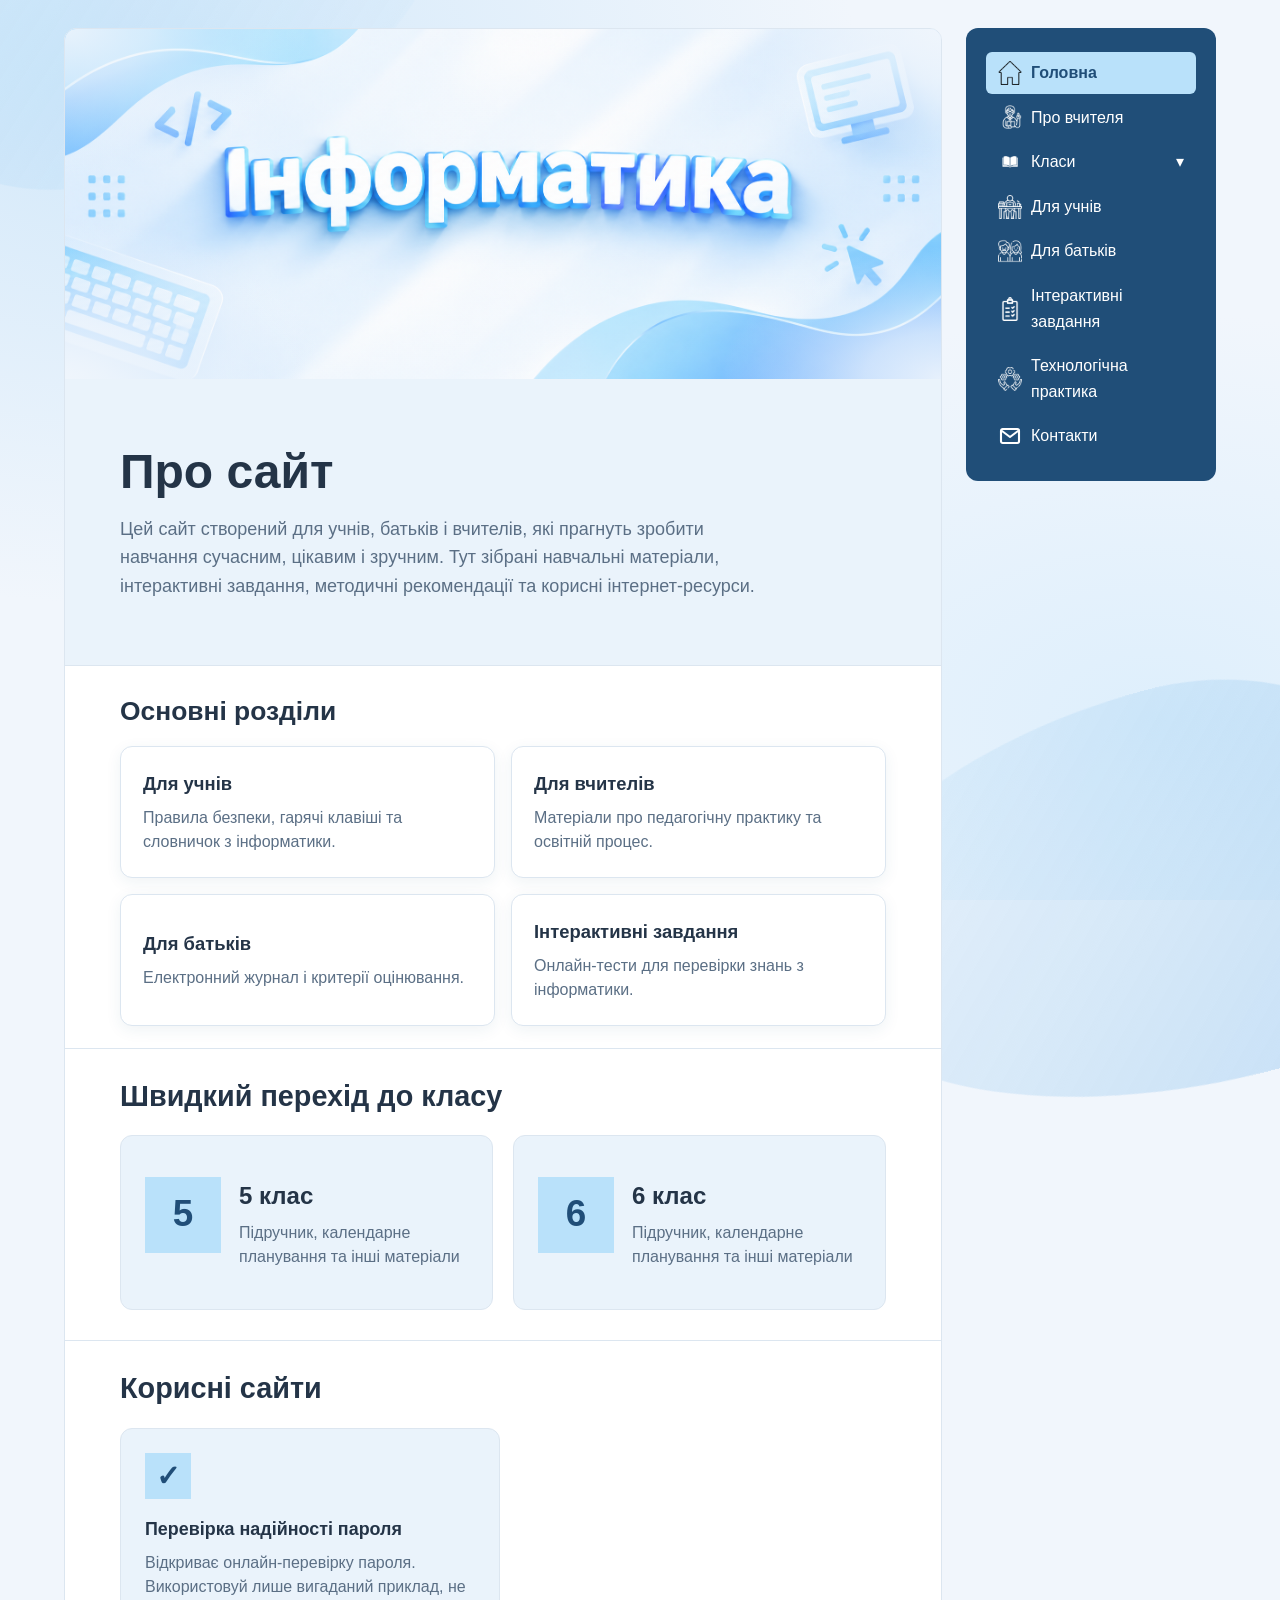
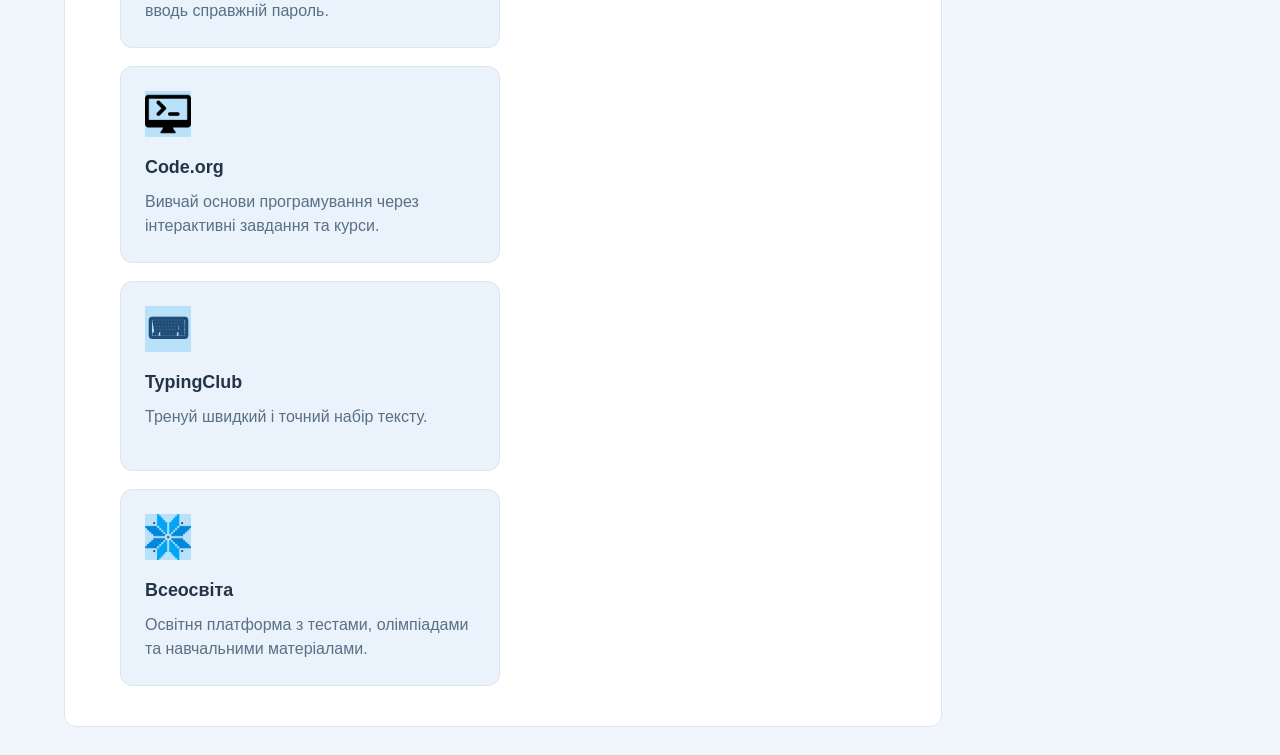
==== commit 49717a3e: "іконки" ====
--- a/index.html
+++ b/index.html
@@ -83,22 +83,20 @@
     <aside class="sidebar">
       <button class="menu-toggle" type="button" aria-expanded="false" aria-controls="site-navigation">Меню</button>
       <nav class="navigation" id="site-navigation" aria-label="Головна навігація">
-        <a class="nav-link active" href="index.html" aria-current="page">Головна</a>
-        <a class="nav-link" href="about.html">Про вчителя</a>
+        <a class="nav-link nav-home-link active" href="index.html" aria-current="page"><img class="nav-home-icon" src="images/home-icon.png" alt="" aria-hidden="true"><span>Головна</span></a>
+        <a class="nav-link nav-icon-link" href="about.html"><img class="nav-icon" src="images/teacher-icon.png" alt="" aria-hidden="true"><span>Про вчителя</span></a>
         <div class="nav-group">
-          <button class="nav-link class-toggle" type="button" aria-expanded="false" aria-controls="class-submenu">
-            <span>Класи</span><span class="arrow" aria-hidden="true">▾</span>
-          </button>
+          <button class="nav-link class-toggle" type="button" aria-expanded="false" aria-controls="class-submenu"><span class="nav-icon-label"><img class="nav-icon" src="images/book-menu-icon.png" alt="" aria-hidden="true"><span>Класи</span></span><span class="arrow" aria-hidden="true">▾</span></button>
           <div class="submenu" id="class-submenu" hidden>
             <a class="submenu-link" href="5clas.html">5 клас</a>
             <a class="submenu-link" href="6clas.html">6 клас</a>
           </div>
         </div>
-        <a class="nav-link" href="ychni.html">Для учнів</a>
-        <a class="nav-link" href="parents.html">Для батьків</a>
-        <a class="nav-link" href="materials.html">Інтерактивні завдання</a>
-        <a class="nav-link" href="practice.html">Технологічна практика</a>
-        <button class="nav-link contact-nav-button" type="button" data-contact-open>Контакти</button>
+        <a class="nav-link nav-icon-link" href="ychni.html"><img class="nav-icon" src="images/students-icon.png" alt="" aria-hidden="true"><span>Для учнів</span></a>
+        <a class="nav-link nav-icon-link" href="parents.html"><img class="nav-icon" src="images/parents-icon.png" alt="" aria-hidden="true"><span>Для батьків</span></a>
+        <a class="nav-link nav-icon-link" href="materials.html"><img class="nav-icon" src="images/materials-icon.png" alt="" aria-hidden="true"><span>Інтерактивні завдання</span></a>
+        <a class="nav-link nav-icon-link" href="practice.html"><img class="nav-icon" src="images/practice-icon.png" alt="" aria-hidden="true"><span>Технологічна практика</span></a>
+        <button class="nav-link contact-nav-button" type="button" data-contact-open><img class="nav-icon" src="images/contact-menu-icon.svg" alt="" aria-hidden="true"><span>Контакти</span></button>
       </nav>
     </aside>
   </div>
--- a/style.css
+++ b/style.css
@@ -4,27 +4,25 @@
 }
 
 body {
-  position: relative;
-  isolation: isolate;
   margin: 0;
   font-family: Arial, sans-serif;
   font-size: 16px;
   line-height: 1.6;
-  color: var(--color-text);
-  background-color: var(--color-background);
+  color: #202a35;
+  background-color: #f3f5f7;
 }
 
 a {
-  color: var(--color-primary);
+  color: #245b91;
 }
 
 a:hover {
-  color: var(--color-primary-hover);
+  color: #19466f;
 }
 
 a:focus-visible,
 button:focus-visible {
-  outline: 3px solid var(--color-primary);
+  outline: 3px solid #85add1;
 }
 
 /* Основна сітка: сторінка та бокове меню */
@@ -41,8 +39,8 @@
 .main-content {
   min-width: 0;
   overflow: hidden;
-  background-color: var(--color-surface);
-  border: 1px solid var(--color-border);
+  background-color: #ffffff;
+  border: 1px solid #e1e6eb;
   border-radius: 10px;
 }
 
@@ -51,7 +49,7 @@
   top: 28px;
   align-self: start;
   padding: 24px 20px;
-  background-color: var(--color-sidebar);
+  background-color: #1d4d78;
   border-radius: 10px;
 }
 
@@ -63,20 +61,51 @@
 .nav-link {
   display: block;
   padding: 10px 12px;
-  color: var(--color-surface);
+  color: #edf5fb;
   text-decoration: none;
   border-radius: 6px;
 }
 
+.nav-home-link,
+.nav-icon-link,
+.contact-nav-button {
+  display: flex;
+  align-items: center;
+  gap: 9px;
+}
+
+.nav-home-icon,
+.nav-icon {
+  display: block;
+  width: 24px;
+  height: 24px;
+  flex: 0 0 24px;
+  object-fit: contain;
+  filter: invert(1);
+}
+
+.nav-link.active .nav-home-icon,
+.nav-link.active .nav-icon,
+.nav-link[aria-current="page"] .nav-home-icon,
+.nav-link[aria-current="page"] .nav-icon {
+  filter: none;
+}
+
+.nav-icon-label {
+  display: flex;
+  align-items: center;
+  gap: 9px;
+}
+
 .nav-link:hover {
-  color: var(--color-surface);
-  background-color: var(--color-primary-hover);
+  color: #ffffff;
+  background-color: #2b618f;
 }
 
 .nav-link.active {
-  color: var(--color-sidebar);
+  color: #173f63;
   font-weight: bold;
-  background-color: var(--color-surface);
+  background-color: #ffffff;
 }
 
 .menu-toggle {
@@ -87,7 +116,7 @@
 .intro,
 .page-heading {
   padding: 55px;
-  background-color: var(--color-card);
+  background-color: #eaf1f7;
 }
 
 .intro {
@@ -100,7 +129,7 @@
 
 .eyebrow {
   margin: 0 0 10px;
-  color: var(--color-primary);
+  color: #245b91;
   font-size: 14px;
   font-weight: bold;
 }
@@ -123,7 +152,7 @@
 .lead {
   max-width: 650px;
   margin: 0;
-  color: var(--color-text-secondary);
+  color: #52606d;
   font-size: 18px;
 }
 
@@ -146,13 +175,13 @@
 }
 
 .about-copy p:not(.eyebrow) {
-  color: var(--color-text-secondary);
+  color: #52606d;
 }
 
 .certificate-section {
   padding: 40px 55px;
-  background-color: var(--color-surface);
-  border-top: 1px solid var(--color-border);
+  background-color: #fbfcfd;
+  border-top: 1px solid #e1e6eb;
 }
 
 .certificate-image {
@@ -160,14 +189,14 @@
   width: 100%;
   height: auto;
   margin-top: 20px;
-  border: 1px solid var(--color-border);
+  border: 1px solid #e1e6eb;
   border-radius: 6px;
 }
 
 .footer {
   padding: 20px 55px;
-  color: var(--color-text-secondary);
-  border-top: 1px solid var(--color-border);
+  color: #66717d;
+  border-top: 1px solid #e1e6eb;
 }
 
 .footer p {
@@ -183,8 +212,8 @@
   left: 10px;
   top: 10px;
   padding: 8px;
-  color: var(--color-surface);
-  background-color: var(--color-text);
+  color: #ffffff;
+  background-color: #202a35;
 }
 
 /* Налаштування для телефонів */
@@ -207,11 +236,11 @@
     display: block;
     margin-bottom: 10px;
     padding: 8px 12px;
-    color: var(--color-sidebar);
+    color: #173f63;
     font-size: 16px;
     font-weight: bold;
-    background-color: var(--color-surface);
-    border: 1px solid var(--color-surface);
+    background-color: #ffffff;
+    border: 1px solid #ffffff;
     border-radius: 5px;
   }
 
@@ -258,7 +287,7 @@
 /* Розділи для окремих класів */
 .class-section {
   padding: 30px 55px;
-  border-top: 1px solid var(--color-border);
+  border-top: 1px solid #e1e6eb;
   scroll-margin-top: 20px;
 }
 
@@ -300,8 +329,8 @@
   min-width: 145px;
   gap: 4px;
   padding: 8px;
-  background-color: var(--color-sidebar);
-  border: 1px solid var(--color-primary-hover);
+  background-color: #1d4d78;
+  border: 1px solid #2b618f;
   border-radius: 6px;
   box-shadow: 0 4px 12px rgba(0, 0, 0, 0.2);
 }
@@ -313,14 +342,14 @@
 .submenu-link {
   display: block;
   padding: 7px 12px;
-  color: var(--color-surface);
+  color: #edf5fb;
   text-decoration: none;
   border-radius: 5px;
 }
 
 .submenu-link:hover {
-  color: var(--color-surface);
-  background-color: var(--color-primary-hover);
+  color: #ffffff;
+  background-color: #2b618f;
 }
 
 @media (max-width: 760px) {
@@ -337,15 +366,15 @@
 }
 
 .submenu-link.active {
-  color: var(--color-sidebar);
+  color: #173f63;
   font-weight: bold;
-  background-color: var(--color-surface);
+  background-color: #ffffff;
 }
 
 
 .book-section {
   padding: 30px 55px;
-  border-top: 1px solid var(--color-border);
+  border-top: 1px solid #e1e6eb;
 }
 
 .book-download {
@@ -357,7 +386,7 @@
   width: 100%;
   height: 75vh;
   min-height: 600px;
-  border: 1px solid var(--color-border);
+  border: 1px solid #e1e6eb;
   border-radius: 6px;
 }
 
@@ -382,15 +411,15 @@
 .resource-button {
   display: inline-block;
   padding: 13px 20px;
-  color: var(--color-surface);
-  background-color: var(--color-primary);
+  color: #ffffff;
+  background-color: #245d8f;
   border-radius: 6px;
   font-weight: bold;
   text-decoration: none;
 }
 
 .resource-button:hover {
-  background-color: var(--color-primary-hover);
+  background-color: #17466f;
 }
 
 @media (max-width: 760px) {
@@ -404,15 +433,15 @@
   display: block;
   width: 100%;
   min-height: 75vh;
-  border: 1px solid var(--color-border);
+  border: 1px solid #d7e0e8;
   border-radius: 6px;
-  background: var(--color-surface);
+  background: #ffffff;
 }
 
 .safety-list {
   max-width: 850px;
   padding-left: 28px;
-  color: var(--color-text-secondary);
+  color: #35485a;
   line-height: 1.8;
 }
 
@@ -439,16 +468,16 @@
   flex-direction: column;
   align-items: flex-start;
   padding: 22px;
-  color: var(--color-surface);
-  background-color: var(--color-sidebar);
-  border: 1px solid var(--color-sidebar);
+  color: #ffffff;
+  background-color: #1d4d78;
+  border: 1px solid #1d4d78;
   border-radius: 0;
   transition: none;
   text-decoration: none;
 }
 
 .resource-tile:focus-visible {
-  outline: 3px solid var(--color-primary);
+  outline: 3px solid #245d8f;
   outline-offset: 3px;
 }
 
@@ -458,8 +487,8 @@
   height: 50px;
   place-items: center;
   margin-bottom: 16px;
-  color: var(--color-primary);
-  background-color: var(--color-surface);
+  color: #245d8f;
+  background-color: #ffffff;
   border-radius: 12px;
 }
 
@@ -480,7 +509,7 @@
 }
 
 .tile-description {
-  color: var(--color-text-secondary);
+  color: #e3edf5;
   line-height: 1.5;
 }
 
@@ -494,17 +523,17 @@
 .resource-tile:hover .tile-description,
 .resource-tile:focus-visible .tile-title,
 .resource-tile:focus-visible .tile-description {
-  color: var(--color-surface);
+  color: #ffffff;
 }
 
 .quick-classes {
   padding: 30px 55px;
-  border-top: 1px solid var(--color-border);
+  border-top: 1px solid #e1e6eb;
 }
 
 .quick-classes h2 {
   margin: 0 0 22px;
-  color: var(--color-text);
+  color: #1f2933;
   font-size: 1.8rem;
 }
 
@@ -522,20 +551,20 @@
   align-content: center;
   column-gap: 18px;
   padding: 24px;
-  color: var(--color-surface);
-  background-color: var(--color-sidebar);
+  color: #ffffff;
+  background-color: #1d4d78;
   text-decoration: none;
   border-radius: 0;
 }
 
 .quick-class-tile:hover,
 .quick-class-tile:focus-visible {
-  color: var(--color-surface);
-  background-color: var(--color-sidebar);
+  color: #ffffff;
+  background-color: #1d4d78;
 }
 
 .quick-class-tile:focus-visible {
-  outline: 3px solid var(--color-primary);
+  outline: 3px solid #245d8f;
   outline-offset: 3px;
 }
 
@@ -545,8 +574,8 @@
   height: 76px;
   grid-row: 1 / 3;
   place-items: center;
-  color: var(--color-sidebar);
-  background-color: var(--color-surface);
+  color: #1d4d78;
+  background-color: #ffffff;
   font-size: 2.3rem;
   font-weight: bold;
 }
@@ -559,7 +588,7 @@
 }
 
 .quick-class-description {
-  color: var(--color-text-secondary);
+  color: #e3edf5;
   line-height: 1.5;
 }
 
@@ -573,44 +602,14 @@
   }
 }
 
-.password-check {
-  display: flex;
-  align-items: center;
-  justify-content: space-between;
-  gap: 24px;
-  margin: 0 55px 36px;
-  padding: 24px;
-  background-color: var(--color-card);
-  border-left: 5px solid var(--color-sidebar);
-}
-
-.password-check h2 {
-  margin: 0 0 8px;
-  color: var(--color-text);
-}
-
-.password-check p {
-  margin: 0;
-  color: var(--color-text-secondary);
-  line-height: 1.5;
-}
-
-@media (max-width: 760px) {
-  .password-check {
-    align-items: flex-start;
-    flex-direction: column;
-    margin: 0 25px 25px;
-  }
-}
-
 .useful-sites {
   padding: 30px 55px 40px;
-  border-top: 1px solid var(--color-border);
+  border-top: 1px solid #e1e6eb;
 }
 
 .useful-sites h2 {
   margin: 0 0 22px;
-  color: var(--color-text);
+  color: #1f2933;
   font-size: 1.8rem;
 }
 
@@ -626,20 +625,20 @@
   flex-direction: column;
   align-items: flex-start;
   padding: 24px;
-  color: var(--color-surface);
-  background-color: var(--color-sidebar);
+  color: #ffffff;
+  background-color: #1d4d78;
   text-decoration: none;
   border-radius: 0;
 }
 
 .useful-site-tile:hover,
 .useful-site-tile:focus-visible {
-  color: var(--color-surface);
-  background-color: var(--color-sidebar);
+  color: #ffffff;
+  background-color: #1d4d78;
 }
 
 .useful-site-tile:focus-visible {
-  outline: 3px solid var(--color-primary);
+  outline: 3px solid #245d8f;
   outline-offset: 3px;
 }
 
@@ -649,8 +648,8 @@
   height: 46px;
   place-items: center;
   margin-bottom: 16px;
-  color: var(--color-sidebar);
-  background-color: var(--color-surface);
+  color: #1d4d78;
+  background-color: #ffffff;
   font-size: 1.8rem;
   font-weight: bold;
 }
@@ -662,7 +661,7 @@
 }
 
 .useful-site-description {
-  color: var(--color-text-secondary);
+  color: #e3edf5;
   line-height: 1.5;
 }
 
@@ -694,7 +693,7 @@
 
 .home-banner-title {
   margin: 0;
-  color: var(--color-surface);
+  color: #ffffff;
   font-family: Arial, sans-serif;
   font-size: clamp(38px, 5vw, 62px);
   font-weight: bold;
@@ -732,8 +731,8 @@
   max-width: 316px;
   min-height: 277px;
   padding: 28px;
-  color: var(--color-surface);
-  background-color: var(--color-sidebar);
+  color: #ffffff;
+  background-color: #1d4d78;
   border-radius: 0;
   font-size: 20px;
   font-weight: bold;
@@ -743,8 +742,8 @@
 
 .safety-shortcut:hover,
 .safety-shortcut:focus-visible {
-  color: var(--color-surface);
-  background-color: var(--color-sidebar);
+  color: #ffffff;
+  background-color: #1d4d78;
 }
 
 .safety-shortcut-icon {
@@ -753,7 +752,7 @@
   width: 64px;
   height: 64px;
   place-items: center;
-  background-color: var(--color-surface);
+  background-color: #ffffff;
   border-radius: 16px;
 }
 
@@ -761,7 +760,7 @@
   width: 38px;
   height: 38px;
   fill: none;
-  stroke: var(--color-text);
+  stroke: #111111;
   stroke-width: 3;
   stroke-linecap: round;
   stroke-linejoin: round;
@@ -777,7 +776,7 @@
 /* Невелике вікно контактної інформації */
 .footer-contact-button {
   padding: 0;
-  color: var(--color-primary);
+  color: #245b91;
   font: inherit;
   background: none;
   border: 0;
@@ -788,9 +787,9 @@
 .contact-dialog {
   width: min(420px, calc(100% - 32px));
   padding: 0;
-  color: var(--color-text);
-  background: var(--color-surface);
-  border: 1px solid var(--color-border);
+  color: #202a35;
+  background: #ffffff;
+  border: 1px solid #d5dee7;
   box-shadow: 0 18px 55px rgb(20 43 65 / 28%);
 }
 
@@ -805,7 +804,7 @@
 
 .contact-dialog-content h2 {
   margin: 0 35px 18px 0;
-  color: var(--color-sidebar);
+  color: #173f63;
   font-size: 25px;
 }
 
@@ -820,10 +819,10 @@
   right: 14px;
   width: 34px;
   height: 34px;
-  color: var(--color-sidebar);
+  color: #173f63;
   font-size: 26px;
   line-height: 1;
-  background: var(--color-card);
+  background: #eaf1f7;
   border: 0;
   cursor: pointer;
 }
@@ -831,7 +830,7 @@
 .contact-nav-button {
   width: 100%;
   padding: 10px 12px;
-  color: var(--color-surface);
+  color: #edf5fb;
   font: inherit;
   text-align: left;
   background: transparent;
@@ -841,8 +840,8 @@
 }
 
 .contact-nav-button:hover {
-  color: var(--color-surface);
-  background-color: var(--color-primary-hover);
+  color: #ffffff;
+  background-color: #2b618f;
 }
 
 
@@ -854,7 +853,7 @@
 .practice-description p {
   max-width: 850px;
   margin: 0;
-  color: var(--color-text-secondary);
+  color: #52606d;
   font-size: 18px;
   line-height: 1.8;
 }
@@ -870,17 +869,17 @@
   width: min(100%, 640px);
   height: auto;
   margin-top: 26px;
-  border: 5px solid var(--color-sidebar);
+  border: 5px solid #1d4d78;
 }
 
 .glossary-section {
   padding: 30px 55px 45px;
-  border-top: 1px solid var(--color-border);
+  border-top: 1px solid #e1e6eb;
 }
 
 .glossary-section h2 {
   margin: 0 0 22px;
-  color: var(--color-text);
+  color: #1f2933;
   font-size: 1.8rem;
 }
 
@@ -894,8 +893,8 @@
 .glossary-card {
   min-height: 150px;
   padding: 22px;
-  color: var(--color-surface);
-  background-color: var(--color-sidebar);
+  color: #ffffff;
+  background-color: #1d4d78;
 }
 
 .glossary-card dt {
@@ -906,7 +905,7 @@
 
 .glossary-card dd {
   margin: 0;
-  color: var(--color-text-secondary);
+  color: #e3edf5;
   line-height: 1.5;
 }
 
@@ -922,7 +921,7 @@
 
 .hotkeys-section h2 {
   margin: 0 0 22px;
-  color: var(--color-text);
+  color: #1f2933;
   font-size: 1.8rem;
 }
 
@@ -935,14 +934,14 @@
 .hotkey-card {
   min-height: 140px;
   padding: 22px;
-  color: var(--color-surface);
-  background-color: var(--color-sidebar);
+  color: #ffffff;
+  background-color: #1d4d78;
   font-size: 18px;
 }
 
 .hotkey-card p {
   margin: 14px 0 0;
-  color: var(--color-text-secondary);
+  color: #e3edf5;
   font-size: 16px;
   line-height: 1.5;
 }
@@ -951,11 +950,11 @@
   display: inline-block;
   min-width: 38px;
   padding: 4px 8px;
-  color: var(--color-sidebar);
+  color: #173f63;
   text-align: center;
-  background-color: var(--color-surface);
-  border: 1px solid var(--color-border);
-  box-shadow: 0 2px 0 var(--color-border);
+  background-color: #ffffff;
+  border: 1px solid #d7e0e8;
+  box-shadow: 0 2px 0 #bdcbd8;
 }
 
 @media (max-width: 760px) {
@@ -965,609 +964,504 @@
 }
 
 :root {
-  --color-background: #F2F7FC;
+  /* Палітра сайту */
+  --color-background: #F1F6FC;
   --color-surface: #FFFFFF;
   --color-sidebar: #204E78;
-  --color-text: #24364B;
-  --color-text-secondary: #536A82;
-  --color-primary: #347FC4;
-  --color-button: #2E75B8;
-  --color-primary-hover: #286EAD;
-  --color-primary-light: #BDE3FA;
-  --color-card: #E8F2FC;
-  --color-border: #D9E5F0;
-  --color-decoration: #D9EDFC;
+  --color-text: #243447;
+  --color-text-secondary: #5B6F85;
+  --color-primary: #58A6E7;
+  --color-primary-hover: #347FC4;
+  --color-primary-light: #B9E1FA;
+  --color-card: #EAF3FB;
+  --color-border: #DCE6F0;
   --radius-card: 12px;
   --radius-button: 8px;
   --shadow-card: 0 4px 16px rgba(32, 78, 120, 0.07);
 }
 
-html {
-  scroll-behavior: smooth;
-}
-
-body {
+/* Єдиний стиль головної сторінки */
+body.home-page {
   color: var(--color-text);
-  background-color: var(--color-background);
+}
+
+.home-page .main-content {
+  background-color: var(--color-surface);
+  border-color: var(--color-border);
+  border-radius: var(--radius-card);
+}
+
+.home-page .sidebar {
+  background-color: var(--color-sidebar);
+  border-radius: var(--radius-card);
+}
+
+.home-page .navigation {
+  gap: 3px;
+}
+
+.home-page .nav-link {
+  padding: 8px 12px;
+  color: var(--color-surface);
+  transition: color 180ms ease, background-color 180ms ease;
+}
+
+.home-page .nav-link:hover,
+.home-page .contact-nav-button:hover {
+  color: var(--color-surface);
+  background-color: var(--color-primary-hover);
+}
+
+.home-page .nav-link.active {
+  color: var(--color-sidebar);
+  background-color: var(--color-primary-light);
+}
+
+.home-page .home-banner {
+  min-height: 350px;
   background-image:
-    radial-gradient(ellipse at 5% 5%, rgba(185, 221, 248, 0.30), transparent 35%),
-    radial-gradient(ellipse at 95% 85%, rgba(217, 237, 252, 0.25), transparent 35%);
+    radial-gradient(ellipse 28% 42% at 0% 0%, rgba(241, 246, 252, 0.92) 0%, rgba(241, 246, 252, 0.72) 35%, rgba(241, 246, 252, 0) 100%),
+    radial-gradient(ellipse 25% 40% at 100% 0%, rgba(241, 246, 252, 0.92) 0%, rgba(241, 246, 252, 0.72) 35%, rgba(241, 246, 252, 0) 100%),
+    radial-gradient(ellipse 30% 45% at 0% 100%, rgba(241, 246, 252, 0.94) 0%, rgba(241, 246, 252, 0.76) 35%, rgba(241, 246, 252, 0) 100%),
+    radial-gradient(ellipse 25% 38% at 100% 100%, rgba(241, 246, 252, 0.92) 0%, rgba(241, 246, 252, 0.72) 35%, rgba(241, 246, 252, 0) 100%),
+    linear-gradient(rgba(241, 246, 252, 0.12), rgba(241, 246, 252, 0.12)),
+    url("images/home-banner.png");
+  background-position: center, center, center, center, center, center;
+  background-size: 100% 100%, 100% 100%, 100% 100%, 100% 100%, 100% 100%, cover;
+}
+
+.home-page .intro {
+  min-height: 280px;
+  padding: 64px 55px;
+  color: var(--color-text);
+  background-color: var(--color-card);
+}
+
+.home-page .intro h1,
+.home-page .home-section-links h2,
+.home-page .quick-classes h2,
+.home-page .useful-sites h2 {
+  color: var(--color-text);
+}
+
+.home-page .lead {
+  color: var(--color-text-secondary);
+}
+
+.home-page .home-section-links {
+  padding: 30px 55px 22px;
+  border-top: 1px solid var(--color-border);
+}
+
+.home-page .home-section-links h2 {
+  margin: 0 0 18px;
+  font-size: 1.65rem;
+}
+
+.home-page .home-section-grid {
+  display: grid;
+  grid-template-columns: repeat(2, minmax(0, 1fr));
+  gap: 16px;
+}
+
+.home-page .home-section-card {
+  display: flex;
+  min-height: 132px;
+  flex-direction: column;
+  justify-content: center;
+  gap: 8px;
+  padding: 22px;
+  color: var(--color-text);
+  text-decoration: none;
+  background-color: var(--color-surface);
+  border: 1px solid var(--color-border);
+  border-radius: var(--radius-card);
+  box-shadow: var(--shadow-card);
+  transition: border-color 180ms ease, background-color 180ms ease;
+}
+
+.home-page .home-section-card:hover {
+  color: var(--color-text);
+  background-color: var(--color-card);
+  border-color: var(--color-primary);
+}
+
+.home-page .home-section-card:focus-visible {
+  outline: 3px solid var(--color-primary);
+  outline-offset: 3px;
+}
+
+.home-page .home-section-title {
+  font-size: 1.15rem;
+  font-weight: bold;
+}
+
+.home-page .home-section-description {
+  color: var(--color-text-secondary);
+  line-height: 1.5;
+}
+
+.home-page .quick-classes,
+.home-page .useful-sites {
+  border-color: var(--color-border);
+}
+
+.home-page .quick-class-tile,
+.home-page .useful-site-tile {
+  color: var(--color-text);
+  background-color: var(--color-card);
+  border: 1px solid var(--color-border);
+  border-radius: var(--radius-card);
+  transition: color 180ms ease, background-color 180ms ease, border-color 180ms ease;
+}
+
+.home-page .quick-class-tile:hover,
+.home-page .quick-class-tile:focus-visible,
+.home-page .useful-site-tile:hover,
+.home-page .useful-site-tile:focus-visible {
+  color: var(--color-text);
+  background-color: var(--color-primary-light);
+  border-color: var(--color-primary);
+}
+
+.home-page .quick-class-number,
+.home-page .useful-site-icon {
+  color: var(--color-sidebar);
+  background-color: var(--color-primary-light);
+}
+
+.home-page .quick-class-description,
+.home-page .useful-site-description {
+  color: var(--color-text-secondary);
+}
+
+.home-page .quick-class-tile:hover .quick-class-description,
+.home-page .quick-class-tile:focus-visible .quick-class-description,
+.home-page .useful-site-tile:hover .useful-site-description,
+.home-page .useful-site-tile:focus-visible .useful-site-description {
+  color: var(--color-text-secondary);
+}
+
+.home-page a:focus-visible,
+.home-page button:focus-visible,
+.home-page .quick-class-tile:focus-visible,
+.home-page .useful-site-tile:focus-visible {
+  outline-color: var(--color-primary);
+}
+
+@media (max-width: 760px) {
+  .home-page .home-banner {
+    box-sizing: border-box;
+    width: 100%;
+    min-width: 0;
+    max-width: 100%;
+    min-height: clamp(180px, 52vw, 240px);
+    overflow: hidden;
+    background-position: center;
+    background-size: cover;
+  }
+
+  .home-page .intro {
+    min-height: 240px;
+    padding: 35px 25px;
+  }
+
+  .home-page .home-section-links {
+    padding: 25px;
+  }
+
+  .home-page .home-section-grid {
+    grid-template-columns: 1fr;
+  }
+}
+
+/* Ті самі кольори й відступи на решті сторінок */
+body:not(.home-page) {
+  color: var(--color-text);
+}
+
+body:not(.home-page) .main-content {
+  background-color: var(--color-surface);
+  border-color: var(--color-border);
+  border-radius: var(--radius-card);
+}
+
+body:not(.home-page) .sidebar {
+  background-color: var(--color-sidebar);
+  border-radius: var(--radius-card);
+}
+
+body:not(.home-page) .navigation {
+  gap: 3px;
+}
+
+body:not(.home-page) .nav-link {
+  padding: 8px 12px;
+  color: var(--color-surface);
+  transition: color 180ms ease, background-color 180ms ease;
+}
+
+body:not(.home-page) .nav-link:hover,
+body:not(.home-page) .contact-nav-button:hover {
+  color: var(--color-surface);
+  background-color: var(--color-primary-hover);
+}
+
+body:not(.home-page) .nav-link.active,
+body:not(.home-page) .submenu-link.active {
+  color: var(--color-sidebar);
+  background-color: var(--color-primary-light);
+}
+
+body:not(.home-page) .page-heading {
+  color: var(--color-text);
+  background-color: var(--color-card);
+  border-bottom: 1px solid var(--color-border);
+}
+
+body:not(.home-page) .page-heading h1,
+body:not(.home-page) h2,
+body:not(.home-page) h3 {
+  color: var(--color-text);
+}
+
+.students-heading-title,
+.parents-heading-title,
+.about-heading-title,
+.materials-heading-title,
+.practice-heading-title {
+  display: flex;
+  align-items: center;
+  gap: 14px;
+}
+
+.students-heading-icon,
+.parents-heading-icon,
+.about-heading-icon,
+.materials-heading-icon,
+.practice-heading-icon {
+  display: block;
+  width: 42px;
+  height: 42px;
+  flex: 0 0 42px;
+  object-fit: contain;
+}
+
+body:not(.home-page) .page-heading .lead,
+body:not(.home-page) .about-copy p:not(.eyebrow),
+body:not(.home-page) .practice-description p,
+body:not(.home-page) .safety-list {
+  color: var(--color-text-secondary);
+}
+
+body:not(.home-page) .class-section,
+body:not(.home-page) .book-section,
+body:not(.home-page) .certificate-section,
+body:not(.home-page) .glossary-section {
+  border-color: var(--color-border);
+}
+
+body:not(.home-page) .certificate-section {
+  background-color: var(--color-surface);
+}
+
+body:not(.home-page) .footer {
+  color: var(--color-text-secondary);
+  border-color: var(--color-border);
+}
+
+body:not(.home-page) .resource-button {
+  color: var(--color-surface);
+  background-color: var(--color-sidebar);
+  border-radius: var(--radius-button);
+}
+
+body:not(.home-page) .resource-button:hover {
+  background-color: var(--color-primary-hover);
+}
+
+body:not(.home-page) .resource-tile,
+body:not(.home-page) .quick-class-tile,
+body:not(.home-page) .useful-site-tile,
+body:not(.home-page) .glossary-card,
+body:not(.home-page) .hotkey-card {
+  color: var(--color-text);
+  background-color: var(--color-card);
+  border: 1px solid var(--color-border);
+  border-radius: var(--radius-card);
+  box-shadow: var(--shadow-card);
+}
+
+body:not(.home-page) .resource-tile:hover,
+body:not(.home-page) .quick-class-tile:hover,
+body:not(.home-page) .useful-site-tile:hover {
+  color: var(--color-text);
+  background-color: var(--color-primary-light);
+  border-color: var(--color-primary);
+}
+
+body:not(.home-page) .resource-tile:hover .tile-title,
+body:not(.home-page) .resource-tile:focus-visible .tile-title,
+body:not(.home-page) .resource-tile:hover .tile-description,
+body:not(.home-page) .resource-tile:focus-visible .tile-description {
+  color: var(--color-text);
+}
+
+body:not(.home-page) .tile-description,
+body:not(.home-page) .quick-class-description,
+body:not(.home-page) .useful-site-description,
+body:not(.home-page) .glossary-card dd,
+body:not(.home-page) .hotkey-card p {
+  color: var(--color-text-secondary);
+}
+
+body:not(.home-page) .tile-icon,
+body:not(.home-page) .quick-class-number,
+body:not(.home-page) .useful-site-icon {
+  color: var(--color-sidebar);
+  background-color: var(--color-primary-light);
+  border-radius: var(--radius-button);
+}
+
+body:not(.home-page) .safety-shortcut {
+  color: var(--color-text);
+  background-color: var(--color-card);
+  border: 1px solid var(--color-border);
+  border-radius: var(--radius-card);
+  box-shadow: var(--shadow-card);
+}
+
+body:not(.home-page) .safety-shortcut:hover,
+body:not(.home-page) .safety-shortcut:focus-visible {
+  color: var(--color-text);
+  background-color: var(--color-primary-light);
+  border-color: var(--color-primary);
+}
+
+body:not(.home-page) .safety-shortcut-icon {
+  background-color: var(--color-surface);
+  border-radius: var(--radius-button);
+}
+
+body:not(.home-page) .practice-building {
+  border-color: var(--color-primary);
+}
+
+body:not(.home-page) .book-viewer,
+body:not(.home-page) .safety-frame,
+body:not(.home-page) .certificate-image {
+  border-color: var(--color-border);
+}
+
+body:not(.home-page) a:focus-visible,
+body:not(.home-page) button:focus-visible {
+  outline-color: var(--color-primary);
+}
+
+body:not(.home-page) .submenu {
+  background-color: var(--color-sidebar);
+  border-color: var(--color-primary-hover);
+}
+
+body:not(.home-page) .submenu-link:hover {
+  background-color: var(--color-primary-hover);
+}
+
+@media (max-width: 760px) {
+  body:not(.home-page) .menu-toggle {
+    color: var(--color-sidebar);
+    border-color: var(--color-primary-light);
+  }
+}
+
+/* Короткі та різкі переходи під час наведення */
+*,
+*::before,
+*::after {
+  transition-duration: 70ms !important;
+  transition-timing-function: linear !important;
+}
+
+body.home-page,
+body:not(.home-page) {
+  background-color: #F1F6FC;
+  background-image:
+    radial-gradient(
+      ellipse at 10% 10%,
+      rgba(185, 221, 248, 0.55),
+      transparent 45%
+    ),
+    radial-gradient(
+      ellipse at 90% 80%,
+      rgba(217, 237, 252, 0.8),
+      transparent 40%
+    );
   background-attachment: fixed;
-  font-family: Inter, "Segoe UI", Arial, sans-serif;
-}
-
-a {
-  color: var(--color-primary-hover);
-}
-
-a:hover {
-  color: var(--color-sidebar);
-}
-
-
-body::before,
+  background-repeat: no-repeat;
+  position: relative;
+  isolation: isolate;
+}
+
+/* Декоративні хвилі на тлі сторінок */
+body::before {
+  content: "";
+  position: fixed;
+  top: -180px;
+  left: -150px;
+  width: 600px;
+  height: 350px;
+  background: linear-gradient(
+    135deg,
+    rgba(113, 190, 245, 0.20),
+    rgba(208, 235, 255, 0.05)
+  );
+  border-radius: 40% 60% 65% 35% / 45% 40% 60% 55%;
+  transform: rotate(-12deg);
+  pointer-events: none;
+  z-index: -1;
+}
+
 body::after {
   content: "";
   position: fixed;
-  z-index: -1;
-  width: min(42vw, 600px);
-  height: min(28vw, 350px);
-  pointer-events: none;
-  opacity: 0.42;
-  background: linear-gradient(135deg, rgba(185, 221, 248, 0.20), rgba(217, 237, 252, 0.05));
-  border-radius: 40% 60% 65% 35% / 45% 40% 60% 55%;
-}
-
-body::before {
-  top: -180px;
-  left: -150px;
-  transform: rotate(-12deg);
-}
-
-body::after {
   right: -180px;
   bottom: -200px;
+  width: 650px;
+  height: 400px;
+  background: linear-gradient(
+    135deg,
+    rgba(185, 225, 250, 0.12),
+    rgba(88, 166, 231, 0.30)
+  );
+  border-radius: 60% 40% 35% 65% / 50% 55% 45% 50%;
   transform: rotate(-15deg);
-}
-
-.site-shell {
-  width: min(1440px, calc(100% - 48px));
-  min-height: calc(100vh - 56px);
-  margin: 28px auto;
-  grid-template-columns: minmax(0, 1fr) 280px;
-  gap: 24px;
-}
-
-.main-content {
-  min-width: 0;
-  background: var(--color-surface);
-  border: 1px solid var(--color-border);
-  border-radius: 16px;
-  box-shadow: var(--shadow-card);
-}
-
-.sidebar {
-  padding: 18px;
-  background: var(--color-sidebar);
-  border: 1px solid rgba(255, 255, 255, 0.08);
-  border-radius: 16px;
-  box-shadow: 0 10px 26px rgba(32, 78, 120, 0.14);
-}
-
-.navigation {
-  gap: 4px;
-}
-
-.nav-link,
-.contact-nav-button {
-  display: block;
-  width: 100%;
-  padding: 10px 12px;
-  color: #FFFFFF;
-  font: inherit;
-  line-height: 1.35;
-  text-align: left;
-  text-decoration: none;
-  background: transparent;
-  border: 0;
-  border-radius: var(--radius-button);
-  cursor: pointer;
-  transition: color 150ms ease, background-color 150ms ease;
-}
-
-.nav-link:hover,
-.nav-link:focus-visible,
-.contact-nav-button:hover,
-.contact-nav-button:focus-visible,
-.submenu-link:hover,
-.submenu-link:focus-visible {
-  color: #FFFFFF;
-  background: var(--color-primary-hover);
-}
-
-.nav-link.active,
-.submenu-link.active {
-  color: var(--color-sidebar);
-  font-weight: 700;
-  background: var(--color-primary-light);
-}
-
-.class-toggle {
-  display: flex;
-  align-items: center;
-  justify-content: space-between;
-}
-
-.submenu {
-  padding: 8px;
-  background: var(--color-sidebar);
-  border: 1px solid rgba(255, 255, 255, 0.2);
-  border-radius: var(--radius-button);
-  box-shadow: 0 10px 24px rgba(20, 43, 65, 0.18);
-}
-
-.submenu-link {
-  padding: 8px 10px;
-  color: #FFFFFF;
-  border-radius: 6px;
-}
-
-.intro,
-.page-heading {
-  padding: clamp(32px, 5vw, 64px);
-  color: var(--color-text);
-  background: var(--color-card);
-  border-bottom: 1px solid var(--color-border);
-}
-
-.intro {
-  min-height: 250px;
-}
-
-h1,
-h2,
-h3 {
-  color: var(--color-text);
-  line-height: 1.2;
-}
-
-h1 {
-  font-size: clamp(2rem, 4vw, 3rem);
-  letter-spacing: -0.025em;
-}
-
-h2 {
-  margin-top: 0;
-  font-size: clamp(1.45rem, 2.5vw, 2rem);
-  letter-spacing: -0.015em;
-}
-
-.lead,
-.about-copy p:not(.eyebrow),
-.practice-description p,
-.safety-list,
-.tile-description,
-.quick-class-description,
-.useful-site-description,
-.glossary-card dd,
-.hotkey-card p {
-  color: var(--color-text-secondary);
-}
-
-.eyebrow {
-  color: var(--color-primary);
-}
-
-.home-banner {
-  box-sizing: border-box;
-  width: 100%;
-  min-width: 0;
-  min-height: 0;
-  aspect-ratio: 16 / 6.7;
-  overflow: hidden;
-  background-color: var(--color-card);
-  background-image: linear-gradient(rgba(242, 247, 252, 0.05), rgba(242, 247, 252, 0.05)), url("images/home-banner.png");
-  background-position: center;
-  background-size: cover;
-  filter: saturate(0.86);
-}
-
-.home-page .intro {
-  min-height: 0;
-  padding: clamp(30px, 4vw, 54px) clamp(28px, 4vw, 55px);
-  background: var(--color-card);
-}
-
-.home-section-links,
-.quick-classes,
-.useful-sites,
-.class-section,
-.book-section,
-.glossary-section,
-.hotkeys-section,
-.certificate-section,
-.practice-description,
-.video-playlist-section,
-.student-safety-link {
-  padding: clamp(24px, 4vw, 42px) clamp(24px, 4vw, 55px);
+  pointer-events: none;
+  z-index: -1;
+}
+
+
+.video-playlist-section {
+  padding: 24px 55px;
   border-top: 1px solid var(--color-border);
 }
 
-.home-section-links h2,
-.quick-classes h2,
-.useful-sites h2,
-.glossary-section h2,
-.hotkeys-section h2,
-.video-playlist-section h2 {
-  margin: 0 0 20px;
-  color: var(--color-text);
-}
-
-.home-section-grid,
-.quick-class-tiles,
-.useful-site-list,
-.resource-tiles,
-.glossary-grid,
-.hotkey-grid {
-  display: grid;
-  gap: 18px;
-}
-
-.home-section-grid,
-.quick-class-tiles {
-  grid-template-columns: repeat(2, minmax(0, 1fr));
-}
-
-.home-section-card,
-.quick-class-tile,
-.useful-site-tile,
-.resource-tile,
-.glossary-card,
-.hotkey-card,
-.safety-shortcut {
-  color: var(--color-text);
-  background: var(--color-surface);
-  border: 1px solid var(--color-border);
-  border-radius: var(--radius-card);
-  box-shadow: var(--shadow-card);
-  transition: color 150ms ease, background-color 150ms ease, border-color 150ms ease, box-shadow 150ms ease;
-}
-
-.home-section-card,
-.quick-class-tile,
-.useful-site-tile,
-.resource-tile,
-.safety-shortcut {
-  text-decoration: none;
-}
-
-.home-section-card:hover,
-.quick-class-tile:hover,
-.useful-site-tile:hover,
-.resource-tile:hover,
-.glossary-card:hover,
-.hotkey-card:hover,
-.safety-shortcut:hover {
-  color: var(--color-text);
-  background-color: #F5FAFE;
-  border-color: var(--color-primary-light);
-  box-shadow: 0 8px 22px rgba(32, 78, 120, 0.11);
-}
-
-.home-section-card,
-.quick-class-tile {
-  min-height: 138px;
-  padding: 22px;
-}
-
-.home-section-title,
-.quick-class-title,
-.useful-site-title,
-.tile-title {
-  color: var(--color-text);
-  font-size: 1.08rem;
-  font-weight: 700;
-}
-
-.home-section-description,
-.quick-class-description,
-.useful-site-description,
-.tile-description {
-  color: var(--color-text-secondary);
-  line-height: 1.55;
-}
-
-.quick-class-number,
-.useful-site-icon,
-.tile-icon {
-  color: var(--color-sidebar);
-  background: var(--color-primary-light);
-  border-radius: var(--radius-button);
-}
-
-.quick-class-tile:hover .quick-class-title,
-.quick-class-tile:hover .quick-class-description,
-.useful-site-tile:hover .useful-site-title,
-.useful-site-tile:hover .useful-site-description,
-.resource-tile:hover .tile-title,
-.resource-tile:hover .tile-description {
-  color: var(--color-text);
-}
-
-.resource-tiles {
-  grid-template-columns: repeat(auto-fit, minmax(min(100%, 235px), 1fr));
-}
-
-.resource-tile {
-  min-height: 205px;
-  padding: 22px;
-}
-
-.tile-icon {
-  margin-bottom: 14px;
-}
-
-.tile-icon img {
-  width: 40px;
-  height: 40px;
-  object-fit: contain;
-}
-
-.tile-title {
-  margin-bottom: 7px;
-}
-
-.tile-description {
-  margin-top: 0;
-}
-
+@media (max-width: 760px) {
+  .video-playlist-section {
+    padding: 22px 25px;
+  }
+}
 .video-playlist-section .resource-tiles {
   grid-template-columns: repeat(3, minmax(0, 1fr));
 }
 
-.student-safety-link {
-  display: grid;
-  grid-template-columns: repeat(3, minmax(0, 1fr));
-}
-
-.safety-shortcut {
-  display: flex;
-  min-height: 220px;
-  flex-direction: column;
-  align-items: flex-start;
-  gap: 18px;
-  padding: 24px;
-  font-size: 1.05rem;
-  font-weight: 700;
-}
-
-.safety-shortcut-icon {
-  background: var(--color-card);
-  border-radius: var(--radius-button);
-}
-
-.safety-shortcut-icon svg {
-  stroke: var(--color-sidebar);
-}
-
-.glossary-grid,
-.hotkey-grid {
-  grid-template-columns: repeat(auto-fit, minmax(min(100%, 220px), 1fr));
-}
-
-.glossary-card,
-.hotkey-card {
-  min-height: 140px;
-  padding: 22px;
-}
-
-.glossary-card dt,
-.hotkey-card strong {
-  color: var(--color-text);
-  font-weight: 700;
-}
-
-.glossary-card dd,
-.hotkey-card p {
-  margin-top: 10px;
-  line-height: 1.55;
-}
-
-.hotkey-card kbd {
-  color: var(--color-sidebar);
-  background: var(--color-surface);
-  border: 1px solid var(--color-border);
-  border-radius: 5px;
-  box-shadow: 0 2px 0 var(--color-border);
-}
-
-.resource-button {
-  color: var(--color-surface);
-  background: var(--color-button);
-  border-radius: var(--radius-button);
-  transition: background-color 150ms ease;
-}
-
-.resource-button:hover {
-  color: var(--color-surface);
-  background: var(--color-primary-hover);
-}
-
-.about-profile {
-  gap: clamp(24px, 4vw, 42px);
-}
-
-.about-photo,
-.certificate-image,
-.practice-building,
-.book-viewer,
-.safety-frame {
-  border-color: var(--color-border);
-  border-radius: var(--radius-card);
-}
-
-.practice-building {
-  border: 4px solid var(--color-primary-light);
-}
-
-.book-viewer,
-.safety-frame {
-  background: var(--color-surface);
-}
-
-.footer {
-  color: var(--color-text-secondary);
-  border-color: var(--color-border);
-}
-
-.contact-dialog {
-  color: var(--color-text);
-  border-color: var(--color-border);
-  border-radius: var(--radius-card);
-}
-
-.contact-dialog-content h2,
-.contact-dialog-close {
-  color: var(--color-sidebar);
-}
-
-.contact-dialog-close {
-  background: var(--color-card);
-  border-radius: 6px;
-}
-
-.footer-contact-button {
-  color: var(--color-primary);
-}
-
-.skip-link:focus {
-  color: var(--color-surface);
-  background: var(--color-sidebar);
-  border-radius: 6px;
-}
-
-a:focus-visible,
-button:focus-visible {
-  outline: 3px solid var(--color-primary);
-  outline-offset: 3px;
-}
-
 @media (max-width: 900px) {
-  .site-shell {
-    width: calc(100% - 32px);
-    grid-template-columns: minmax(0, 1fr) 240px;
-    gap: 18px;
-  }
-
-  .video-playlist-section .resource-tiles,
-  .student-safety-link {
+  .video-playlist-section .resource-tiles {
     grid-template-columns: repeat(2, minmax(0, 1fr));
   }
 }
 
 @media (max-width: 760px) {
-  body {
-    background-attachment: scroll;
-  }
-
-  .site-shell {
-    width: 100%;
-    min-height: 100vh;
-    margin: 0;
-    padding: 12px;
-    grid-template-columns: minmax(0, 1fr);
-    gap: 12px;
-  }
-
-  .sidebar {
-    position: static;
-    grid-row: 1;
-    padding: 12px;
-    border-radius: 12px;
-  }
-
-  .menu-toggle {
-    display: block;
-    margin: 0;
-    padding: 9px 12px;
-    color: var(--color-sidebar);
-    font: inherit;
-    font-weight: 700;
-    background: var(--color-surface);
-    border: 1px solid rgba(255, 255, 255, 0.28);
-    border-radius: var(--radius-button);
-    cursor: pointer;
-  }
-
-  .navigation {
-    gap: 3px;
-    padding-top: 10px;
-  }
-
-  .intro,
-  .page-heading {
-    padding: 30px 24px;
-  }
-
-  .intro {
-    min-height: 0;
-  }
-
-  .home-banner {
-    min-height: 0;
-    aspect-ratio: 16 / 8.8;
-    background-size: auto 100%;
-  }
-
-  .home-section-links,
-  .quick-classes,
-  .useful-sites,
-  .class-section,
-  .book-section,
-  .glossary-section,
-  .hotkeys-section,
-  .certificate-section,
-  .practice-description,
-  .video-playlist-section,
-  .student-safety-link {
-    padding: 24px;
-  }
-
-  .home-section-grid,
-  .quick-class-tiles,
-  .video-playlist-section .resource-tiles,
-  .student-safety-link {
-    grid-template-columns: minmax(0, 1fr);
-  }
-
-  .about-profile {
-    padding: 28px 24px;
-    grid-template-columns: minmax(0, 1fr);
-  }
-
-  .about-photo {
-    max-height: 440px;
-  }
-
-  .resource-tiles,
-  .glossary-grid,
-  .hotkey-grid {
-    grid-template-columns: minmax(0, 1fr);
-  }
-
-  .book-viewer {
-    min-height: 420px;
-  }
-}
-
-@media (prefers-reduced-motion: reduce) {
-  html {
-    scroll-behavior: auto;
-  }
-
-  *,
-  *::before,
-  *::after {
-    transition-duration: 0.01ms !important;
-  }
-}
+  .video-playlist-section .resource-tiles {
+    grid-template-columns: 1fr;
+  }
+}
